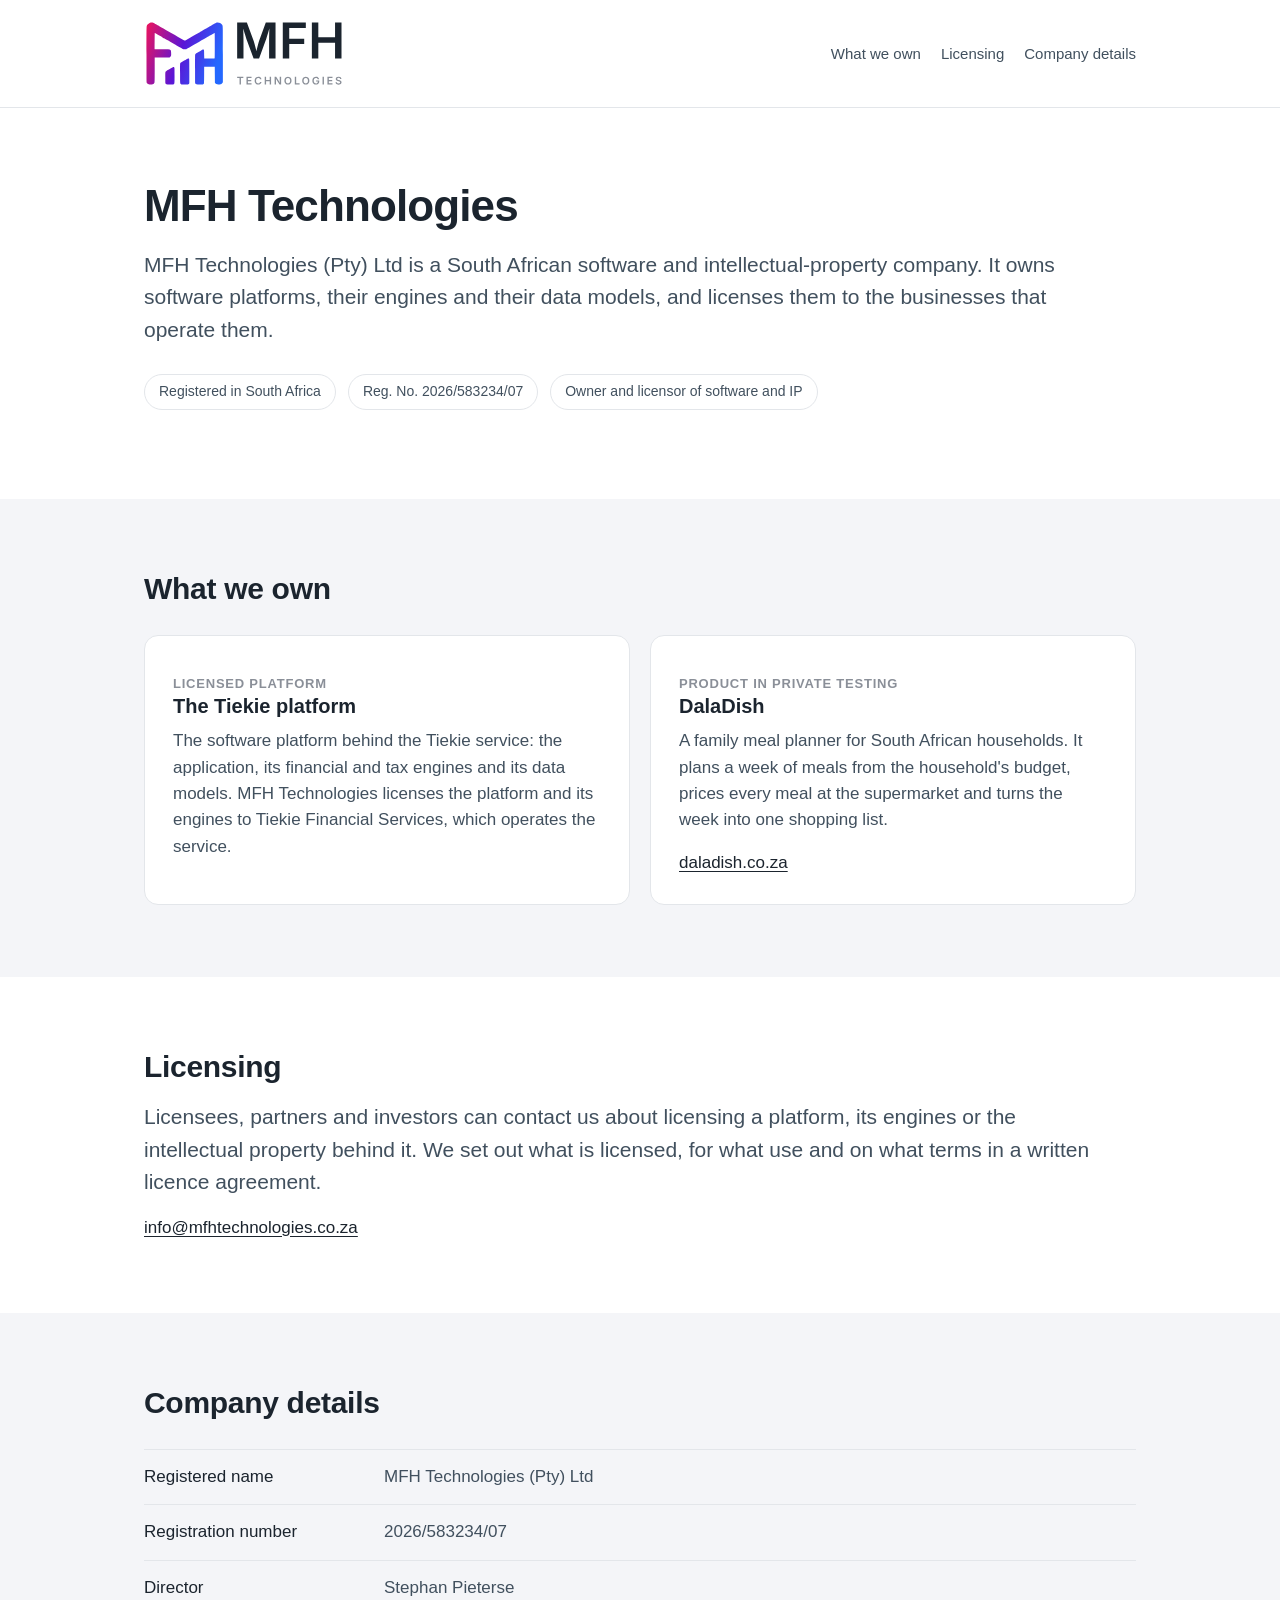
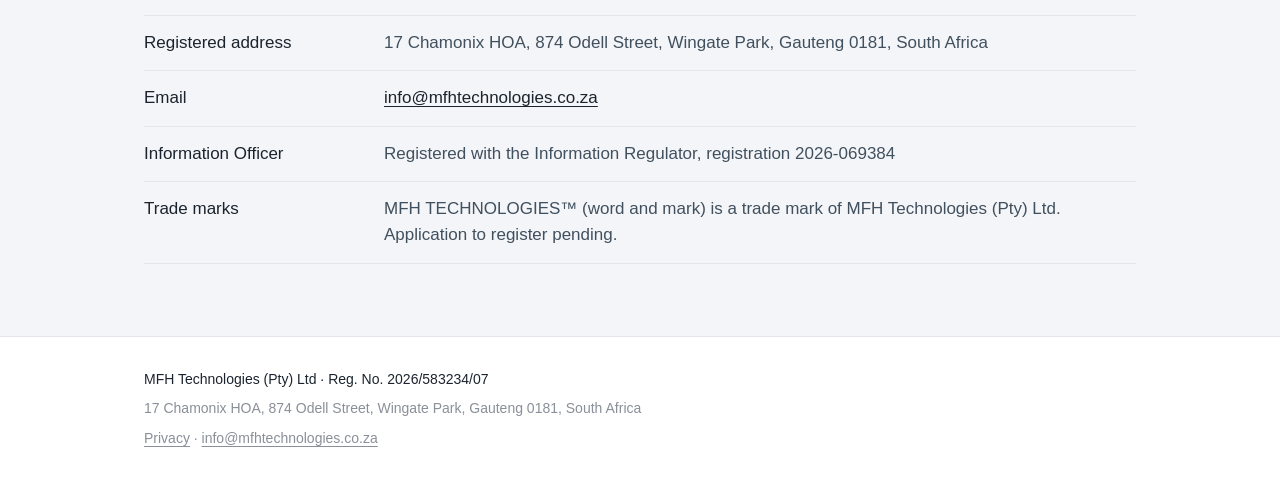
==== index.html @ 8a83f17e "MFH Technologies website, first version One page (the company, what it owns, licensing, company deta" ====
<!doctype html>
<html lang="en-ZA">
<head>
<meta charset="utf-8">
<meta name="viewport" content="width=device-width, initial-scale=1">
<title>MFH Technologies</title>
<meta name="description" content="MFH Technologies (Pty) Ltd is a South African software and intellectual-property company. It owns software platforms and their engines, and licenses them.">
<link rel="icon" href="assets/favicon-32.png" sizes="32x32" type="image/png">
<link rel="icon" href="assets/favicon-48.png" sizes="48x48" type="image/png">
<link rel="apple-touch-icon" href="assets/icon-192.png">
<link rel="stylesheet" href="assets/site.css">
</head>
<body>
<a class="skip" href="#main">Skip to the content</a>
<header class="site">
  <div class="wrap">
    <a href="index.html" aria-label="MFH Technologies, home">
      <img class="lockup lockup-light" src="assets/mfh-lockup-colour.svg" alt="MFH Technologies" width="200" height="67">
      <img class="lockup lockup-dark" src="assets/mfh-lockup-white.svg" alt="MFH Technologies" width="200" height="67">
    </a>
    <nav class="main" aria-label="Main">
      <a href="#own">What we own</a>
      <a href="#licensing">Licensing</a>
      <a href="#company">Company details</a>
    </nav>
  </div>
</header>

<main id="main">
  <section>
    <div class="wrap stack">
      <h1>MFH Technologies</h1>
      <p class="lead">MFH Technologies (Pty) Ltd is a South African software and intellectual-property company. It owns software platforms, their engines and their data models, and licenses them to the businesses that operate them.</p>
      <ul class="facts" aria-label="At a glance">
        <li>Registered in South Africa</li>
        <li>Reg. No. 2026/583234/07</li>
        <li>Owner and licensor of software and IP</li>
      </ul>
    </div>
  </section>

  <section class="panel" id="own" aria-labelledby="own-h">
    <div class="wrap stack-lg">
      <h2 id="own-h">What we own</h2>
      <div class="cards">
        <article class="card">
          <p class="kicker">Licensed platform</p>
          <h3>The Tiekie platform</h3>
          <p>The software platform behind the Tiekie service: the application, its financial and tax engines and its data models. MFH Technologies licenses the platform and its engines to Tiekie Financial Services, which operates the service.</p>
        </article>
        <article class="card">
          <p class="kicker">Product in private testing</p>
          <h3>DalaDish</h3>
          <p>A family meal planner for South African households. It plans a week of meals from the household's budget, prices every meal at the supermarket and turns the week into one shopping list.</p>
          <p class="more"><a href="https://daladish.co.za">daladish.co.za</a></p>
        </article>
      </div>
    </div>
  </section>

  <section id="licensing" aria-labelledby="lic-h">
    <div class="wrap stack">
      <h2 id="lic-h">Licensing</h2>
      <p class="lead">Licensees, partners and investors can contact us about licensing a platform, its engines or the intellectual property behind it. We set out what is licensed, for what use and on what terms in a written licence agreement.</p>
      <p><a href="mailto:info@mfhtechnologies.co.za">info@mfhtechnologies.co.za</a></p>
    </div>
  </section>

  <section class="panel" id="company" aria-labelledby="co-h">
    <div class="wrap stack-lg">
      <h2 id="co-h">Company details</h2>
      <dl class="details">
        <dt>Registered name</dt><dd>MFH Technologies (Pty) Ltd</dd>
        <dt>Registration number</dt><dd>2026/583234/07</dd>
        <dt>Director</dt><dd>Stephan Pieterse</dd>
        <dt>Registered address</dt><dd>17 Chamonix HOA, 874 Odell Street, Wingate Park, Gauteng 0181, South Africa</dd>
        <dt>Email</dt><dd><a href="mailto:info@mfhtechnologies.co.za">info@mfhtechnologies.co.za</a></dd>
        <dt>Information Officer</dt><dd>Registered with the Information Regulator, registration 2026-069384</dd>
        <dt>Trade marks</dt><dd>MFH TECHNOLOGIES&trade; (word and mark) is a trade mark of MFH Technologies (Pty) Ltd. Application to register pending.</dd>
      </dl>
    </div>
  </section>
</main>

<footer class="site">
  <div class="wrap">
    <p class="name">MFH Technologies (Pty) Ltd &middot; Reg. No. 2026/583234/07</p>
    <p>17 Chamonix HOA, 874 Odell Street, Wingate Park, Gauteng 0181, South Africa</p>
    <p><a href="privacy.html">Privacy</a> &middot; <a href="mailto:info@mfhtechnologies.co.za">info@mfhtechnologies.co.za</a></p>
  </div>
</footer>
</body>
</html>
---- assets/site.css ----
/* MFH Technologies website. Colours and type from the MFH Technologies CI v2.0: a charcoal-led palette, Inter
   (with the CI's Arial and Helvetica fallback, so the site loads no outside fonts), and the gradient in the mark only. */
:root {
  --mfh-charcoal: #1B242E;
  --mfh-slate: #41505E;
  --mfh-grey: #8A8F98;
  --mfh-line: #E3E6EA;
  --mfh-surface: #F4F5F8;
  --mfh-white: #FFFFFF;
  --bg: var(--mfh-white);
  --panel: var(--mfh-surface);
  --ink: var(--mfh-charcoal);
  --body: var(--mfh-slate);
  --muted: var(--mfh-grey);
  --line: var(--mfh-line);
}
@media (prefers-color-scheme: dark) {
  :root {
    --bg: var(--mfh-charcoal);
    --panel: #232D38;
    --ink: #FFFFFF;
    --body: #D5DAE0;
    --muted: #A9AFB8;
    --line: #36424E;
  }
}
* { box-sizing: border-box; }
html { -webkit-text-size-adjust: 100%; }
body {
  margin: 0;
  background: var(--bg);
  color: var(--body);
  font-family: Inter, "Helvetica Neue", Helvetica, Arial, sans-serif;
  font-size: 17px;
  line-height: 1.55;
}
a { color: var(--ink); text-underline-offset: 3px; }
a:focus-visible { outline: 3px solid var(--ink); outline-offset: 3px; border-radius: 4px; }
.wrap { max-width: 1040px; margin: 0 auto; padding: 0 24px; }
.skip { position: absolute; left: -9999px; }
.skip:focus { left: 16px; top: 16px; background: var(--bg); padding: 8px 12px; z-index: 10; }

header.site { border-bottom: 1px solid var(--line); }
header.site .wrap { display: flex; align-items: center; justify-content: space-between; gap: 16px; padding-top: 20px; padding-bottom: 20px; }
.lockup { display: block; width: 200px; height: auto; }
.lockup-dark { display: none; }
@media (prefers-color-scheme: dark) { .lockup-light { display: none; } .lockup-dark { display: block; } }
nav.main { display: flex; flex-wrap: wrap; gap: 4px 20px; font-size: 15px; font-weight: 500; }
nav.main a { text-decoration: none; color: var(--body); }
nav.main a:hover { color: var(--ink); text-decoration: underline; }

h1, h2, h3 { color: var(--ink); font-weight: 600; line-height: 1.2; margin: 0; }
h1 { font-size: clamp(32px, 5vw, 44px); letter-spacing: -0.02em; }
h2 { font-size: clamp(24px, 3.2vw, 30px); letter-spacing: -0.01em; }
h3 { font-size: 20px; }
p { margin: 0; }
.lead { font-size: clamp(18px, 2.2vw, 21px); color: var(--body); max-width: 46em; }

section { padding: 72px 0; }
section.panel { background: var(--panel); }
.stack > * + * { margin-top: 16px; }
.stack-lg > * + * { margin-top: 28px; }

.facts { display: flex; flex-wrap: wrap; gap: 12px; margin-top: 28px; padding: 0; list-style: none; }
.facts li { border: 1px solid var(--line); border-radius: 999px; padding: 6px 14px; font-size: 14px; font-weight: 500; color: var(--body); background: var(--bg); }

.cards { display: grid; grid-template-columns: repeat(auto-fit, minmax(280px, 1fr)); gap: 20px; }
.card { background: var(--bg); border: 1px solid var(--line); border-radius: 14px; padding: 28px; }
.card .kicker { font-size: 13px; font-weight: 600; letter-spacing: 0.06em; text-transform: uppercase; color: var(--muted); }
.card p { margin-top: 10px; }
.card .more { margin-top: 16px; font-weight: 500; }

dl.details { display: grid; grid-template-columns: minmax(160px, 240px) 1fr; gap: 0; margin-bottom: 0; border-top: 1px solid var(--line); }
dl.details dt, dl.details dd { margin: 0; padding: 14px 0; border-bottom: 1px solid var(--line); }
dl.details dt { font-weight: 500; color: var(--ink); padding-right: 16px; }
@media (max-width: 560px) {
  dl.details { grid-template-columns: 1fr; }
  dl.details dt { border-bottom: 0; padding-bottom: 0; }
  dl.details dd { padding-top: 4px; }
}

.prose { max-width: 46em; }
.prose h2 { margin-top: 40px; font-size: 22px; }
.prose p, .prose ul { margin-top: 12px; }
.prose ul { padding-left: 22px; }

footer.site { border-top: 1px solid var(--line); padding: 32px 0 48px; font-size: 14px; color: var(--muted); }
footer.site .wrap > * + * { margin-top: 8px; }
footer.site a { color: var(--muted); }
footer.site .name { color: var(--ink); font-weight: 500; }

@media (max-width: 640px) {
  header.site .wrap { flex-direction: column; align-items: flex-start; }
  section { padding: 52px 0; }
  .wrap { padding: 0 16px; }
  .lockup { width: 170px; }
}
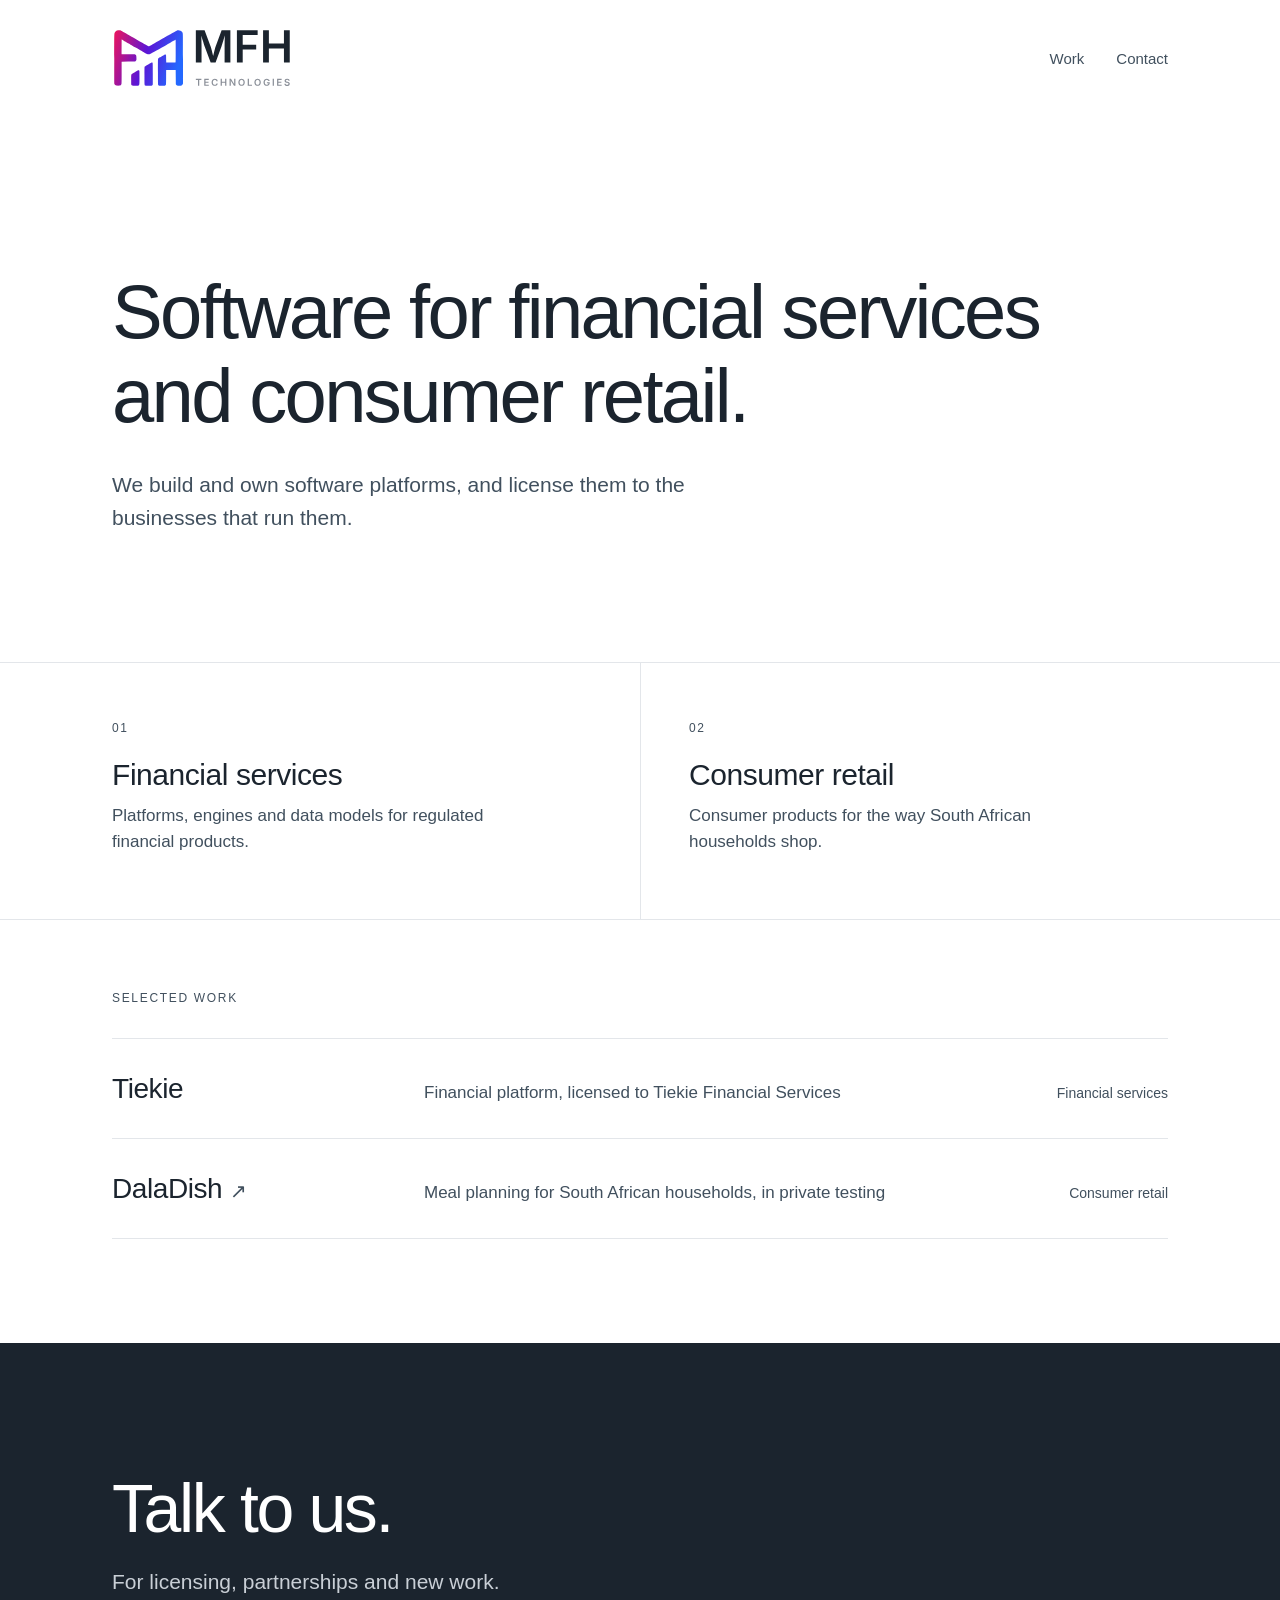
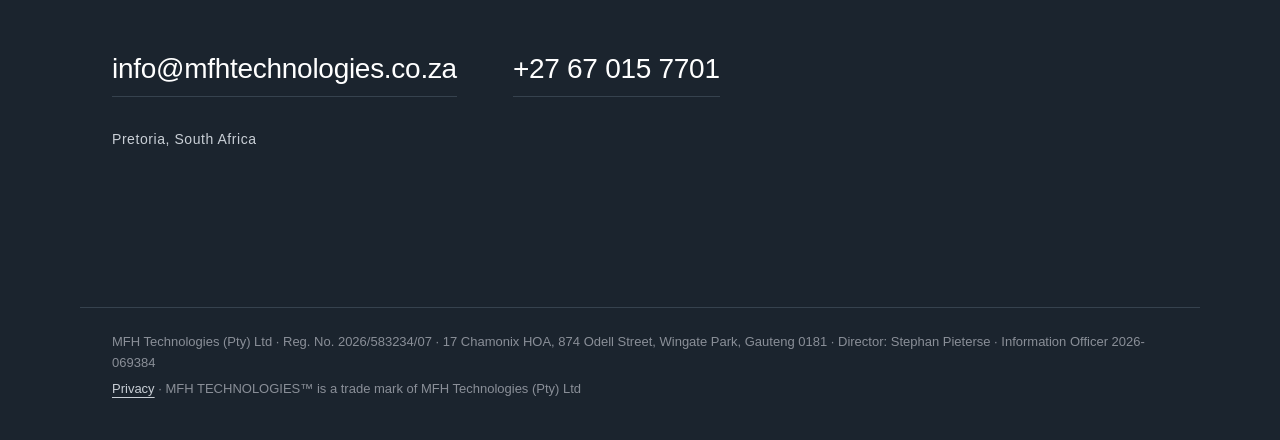
==== commit 4f3c60d7: "A shorter site: one line, two sectors, selected work and contact; GitHub Pages hosting Co-Authored-B" ====
--- a/index.html
+++ b/index.html
@@ -4,7 +4,7 @@
 <meta charset="utf-8">
 <meta name="viewport" content="width=device-width, initial-scale=1">
 <title>MFH Technologies</title>
-<meta name="description" content="MFH Technologies (Pty) Ltd is a South African software and intellectual-property company. It owns software platforms and their engines, and licenses them.">
+<meta name="description" content="MFH Technologies builds and owns software for financial services and consumer retail. Pretoria, South Africa.">
 <link rel="icon" href="assets/favicon-32.png" sizes="32x32" type="image/png">
 <link rel="icon" href="assets/favicon-48.png" sizes="48x48" type="image/png">
 <link rel="apple-touch-icon" href="assets/icon-192.png">
@@ -15,78 +15,74 @@
 <header class="site">
   <div class="wrap">
     <a href="index.html" aria-label="MFH Technologies, home">
-      <img class="lockup lockup-light" src="assets/mfh-lockup-colour.svg" alt="MFH Technologies" width="200" height="67">
-      <img class="lockup lockup-dark" src="assets/mfh-lockup-white.svg" alt="MFH Technologies" width="200" height="67">
+      <img class="lockup lockup-light" src="assets/mfh-lockup-colour.svg" alt="MFH Technologies" width="180" height="60">
+      <img class="lockup lockup-dark" src="assets/mfh-lockup-white.svg" alt="MFH Technologies" width="180" height="60">
     </a>
     <nav class="main" aria-label="Main">
-      <a href="#own">What we own</a>
-      <a href="#licensing">Licensing</a>
-      <a href="#company">Company details</a>
+      <a href="#work">Work</a>
+      <a href="#contact">Contact</a>
     </nav>
   </div>
 </header>
 
 <main id="main">
-  <section>
-    <div class="wrap stack">
-      <h1>MFH Technologies</h1>
-      <p class="lead">MFH Technologies (Pty) Ltd is a South African software and intellectual-property company. It owns software platforms, their engines and their data models, and licenses them to the businesses that operate them.</p>
-      <ul class="facts" aria-label="At a glance">
-        <li>Registered in South Africa</li>
-        <li>Reg. No. 2026/583234/07</li>
-        <li>Owner and licensor of software and IP</li>
+  <section class="hero">
+    <div class="wrap">
+      <h1>Software for financial services and consumer retail.</h1>
+      <p class="lead">We build and own software platforms, and license them to the businesses that run them.</p>
+    </div>
+  </section>
+
+  <section class="sectors" aria-label="What we do">
+    <div class="wrap grid-2">
+      <div>
+        <p class="label">01</p>
+        <h2>Financial services</h2>
+        <p>Platforms, engines and data models for regulated financial products.</p>
+      </div>
+      <div>
+        <p class="label">02</p>
+        <h2>Consumer retail</h2>
+        <p>Consumer products for the way South African households shop.</p>
+      </div>
+    </div>
+  </section>
+
+  <section id="work" aria-labelledby="work-h">
+    <div class="wrap">
+      <h2 class="label" id="work-h">Selected work</h2>
+      <ul class="work">
+        <li>
+          <span class="name">Tiekie</span>
+          <span class="what">Financial platform, licensed to Tiekie Financial Services</span>
+          <span class="tag">Financial services</span>
+        </li>
+        <li>
+          <a class="name" href="https://daladish.co.za">DalaDish <span aria-hidden="true">&#8599;</span></a>
+          <span class="what">Meal planning for South African households, in private testing</span>
+          <span class="tag">Consumer retail</span>
+        </li>
       </ul>
     </div>
   </section>
 
-  <section class="panel" id="own" aria-labelledby="own-h">
-    <div class="wrap stack-lg">
-      <h2 id="own-h">What we own</h2>
-      <div class="cards">
-        <article class="card">
-          <p class="kicker">Licensed platform</p>
-          <h3>The Tiekie platform</h3>
-          <p>The software platform behind the Tiekie service: the application, its financial and tax engines and its data models. MFH Technologies licenses the platform and its engines to Tiekie Financial Services, which operates the service.</p>
-        </article>
-        <article class="card">
-          <p class="kicker">Product in private testing</p>
-          <h3>DalaDish</h3>
-          <p>A family meal planner for South African households. It plans a week of meals from the household's budget, prices every meal at the supermarket and turns the week into one shopping list.</p>
-          <p class="more"><a href="https://daladish.co.za">daladish.co.za</a></p>
-        </article>
-      </div>
-    </div>
-  </section>
-
-  <section id="licensing" aria-labelledby="lic-h">
-    <div class="wrap stack">
-      <h2 id="lic-h">Licensing</h2>
-      <p class="lead">Licensees, partners and investors can contact us about licensing a platform, its engines or the intellectual property behind it. We set out what is licensed, for what use and on what terms in a written licence agreement.</p>
-      <p><a href="mailto:info@mfhtechnologies.co.za">info@mfhtechnologies.co.za</a></p>
-    </div>
-  </section>
-
-  <section class="panel" id="company" aria-labelledby="co-h">
-    <div class="wrap stack-lg">
-      <h2 id="co-h">Company details</h2>
-      <dl class="details">
-        <dt>Registered name</dt><dd>MFH Technologies (Pty) Ltd</dd>
-        <dt>Registration number</dt><dd>2026/583234/07</dd>
-        <dt>Director</dt><dd>Stephan Pieterse</dd>
-        <dt>Registered address</dt><dd>17 Chamonix HOA, 874 Odell Street, Wingate Park, Gauteng 0181, South Africa</dd>
-        <dt>Email</dt><dd><a href="mailto:info@mfhtechnologies.co.za">info@mfhtechnologies.co.za</a></dd>
-        <dt>Information Officer</dt><dd>Registered with the Information Regulator, registration 2026-069384</dd>
-        <dt>Trade marks</dt><dd>MFH TECHNOLOGIES&trade; (word and mark) is a trade mark of MFH Technologies (Pty) Ltd. Application to register pending.</dd>
-      </dl>
+  <section class="contact" id="contact" aria-labelledby="contact-h">
+    <div class="wrap">
+      <h2 id="contact-h">Talk to us.</h2>
+      <p class="sub">For licensing, partnerships and new work.</p>
+      <p class="lines">
+        <a href="mailto:info@mfhtechnologies.co.za">info@mfhtechnologies.co.za</a>
+        <a href="tel:+27670157701">+27 67 015 7701</a>
+      </p>
+      <p class="where">Pretoria, South Africa</p>
     </div>
   </section>
 </main>
 
 <footer class="site">
   <div class="wrap">
-    <p class="name">MFH Technologies (Pty) Ltd &middot; Reg. No. 2026/583234/07</p>
-    <p>17 Chamonix HOA, 874 Odell Street, Wingate Park, Gauteng 0181, South Africa</p>
-    <p><a href="privacy.html">Privacy</a> &middot; <a href="mailto:info@mfhtechnologies.co.za">info@mfhtechnologies.co.za</a></p>
+    <p>MFH Technologies (Pty) Ltd &middot; Reg. No. 2026/583234/07 &middot; 17 Chamonix HOA, 874 Odell Street, Wingate Park, Gauteng 0181 &middot; Director: Stephan Pieterse &middot; Information Officer 2026-069384</p>
+    <p><a href="privacy.html">Privacy</a> &middot; MFH TECHNOLOGIES&trade; is a trade mark of MFH Technologies (Pty) Ltd</p>
   </div>
 </footer>
 </body>
--- a/assets/site.css
+++ b/assets/site.css
@@ -1,5 +1,6 @@
 /* MFH Technologies website. Colours and type from the MFH Technologies CI v2.0: a charcoal-led palette, Inter
-   (with the CI's Arial and Helvetica fallback, so the site loads no outside fonts), and the gradient in the mark only. */
+   (with the CI's Arial and Helvetica fallback, so the site loads no outside fonts), and the gradient in the mark only.
+   The page is quiet on purpose: large type, hairlines and white space; the contact band and footer sit on charcoal. */
 :root {
   --mfh-charcoal: #1B242E;
   --mfh-slate: #41505E;
@@ -8,24 +9,30 @@
   --mfh-surface: #F4F5F8;
   --mfh-white: #FFFFFF;
   --bg: var(--mfh-white);
-  --panel: var(--mfh-surface);
   --ink: var(--mfh-charcoal);
   --body: var(--mfh-slate);
-  --muted: var(--mfh-grey);
+  --label: var(--mfh-slate);
   --line: var(--mfh-line);
+  /* The charcoal band (contact and footer) in both modes */
+  --band: var(--mfh-charcoal);
+  --band-ink: #FFFFFF;
+  --band-body: #C9CFD6;
+  --band-line: #36424E;
 }
 @media (prefers-color-scheme: dark) {
   :root {
     --bg: var(--mfh-charcoal);
-    --panel: #232D38;
     --ink: #FFFFFF;
-    --body: #D5DAE0;
-    --muted: #A9AFB8;
+    --body: #C9CFD6;
+    --label: #A9AFB8;
     --line: #36424E;
+    --band: #151C24;
+    --band-line: #2C3640;
   }
 }
 * { box-sizing: border-box; }
-html { -webkit-text-size-adjust: 100%; }
+html { -webkit-text-size-adjust: 100%; scroll-behavior: smooth; }
+@media (prefers-reduced-motion: reduce) { html { scroll-behavior: auto; } }
 body {
   margin: 0;
   background: var(--bg);
@@ -33,65 +40,75 @@
   font-family: Inter, "Helvetica Neue", Helvetica, Arial, sans-serif;
   font-size: 17px;
   line-height: 1.55;
+  -webkit-font-smoothing: antialiased;
 }
-a { color: var(--ink); text-underline-offset: 3px; }
-a:focus-visible { outline: 3px solid var(--ink); outline-offset: 3px; border-radius: 4px; }
-.wrap { max-width: 1040px; margin: 0 auto; padding: 0 24px; }
+a { color: var(--ink); text-underline-offset: 4px; text-decoration-thickness: 1px; }
+a:focus-visible { outline: 2px solid currentColor; outline-offset: 4px; border-radius: 2px; }
+.wrap { max-width: 1120px; margin: 0 auto; padding: 0 32px; }
 .skip { position: absolute; left: -9999px; }
 .skip:focus { left: 16px; top: 16px; background: var(--bg); padding: 8px 12px; z-index: 10; }
+h1, h2, h3 { color: var(--ink); font-weight: 500; line-height: 1.1; margin: 0; }
+p { margin: 0; }
 
-header.site { border-bottom: 1px solid var(--line); }
-header.site .wrap { display: flex; align-items: center; justify-content: space-between; gap: 16px; padding-top: 20px; padding-bottom: 20px; }
-.lockup { display: block; width: 200px; height: auto; }
+/* Header: the colour lock-up on white, the white lock-up in dark mode (CI: white lock-up on charcoal only) */
+header.site .wrap { display: flex; align-items: center; justify-content: space-between; gap: 24px; padding-top: 28px; padding-bottom: 28px; }
+.lockup { display: block; width: 180px; height: auto; }
 .lockup-dark { display: none; }
 @media (prefers-color-scheme: dark) { .lockup-light { display: none; } .lockup-dark { display: block; } }
-nav.main { display: flex; flex-wrap: wrap; gap: 4px 20px; font-size: 15px; font-weight: 500; }
+nav.main { display: flex; gap: 32px; font-size: 15px; }
 nav.main a { text-decoration: none; color: var(--body); }
-nav.main a:hover { color: var(--ink); text-decoration: underline; }
+nav.main a:hover { color: var(--ink); }
 
-h1, h2, h3 { color: var(--ink); font-weight: 600; line-height: 1.2; margin: 0; }
-h1 { font-size: clamp(32px, 5vw, 44px); letter-spacing: -0.02em; }
-h2 { font-size: clamp(24px, 3.2vw, 30px); letter-spacing: -0.01em; }
-h3 { font-size: 20px; }
-p { margin: 0; }
-.lead { font-size: clamp(18px, 2.2vw, 21px); color: var(--body); max-width: 46em; }
+.label { font-size: 12px; font-weight: 500; letter-spacing: 0.14em; text-transform: uppercase; color: var(--label); }
 
-section { padding: 72px 0; }
-section.panel { background: var(--panel); }
-.stack > * + * { margin-top: 16px; }
-.stack-lg > * + * { margin-top: 28px; }
+.hero { padding: clamp(72px, 12vw, 160px) 0 clamp(64px, 10vw, 128px); }
+.hero h1 { font-size: clamp(38px, 6.4vw, 76px); letter-spacing: -0.035em; max-width: 13em; }
+.hero .lead { margin-top: 32px; font-size: clamp(18px, 2vw, 21px); max-width: 30em; }
 
-.facts { display: flex; flex-wrap: wrap; gap: 12px; margin-top: 28px; padding: 0; list-style: none; }
-.facts li { border: 1px solid var(--line); border-radius: 999px; padding: 6px 14px; font-size: 14px; font-weight: 500; color: var(--body); background: var(--bg); }
+.sectors { border-top: 1px solid var(--line); }
+.grid-2 { display: grid; grid-template-columns: 1fr 1fr; }
+.grid-2 > div { padding: 56px 48px 64px 0; }
+.grid-2 > div + div { padding-left: 48px; border-left: 1px solid var(--line); }
+.sectors h2 { margin-top: 20px; font-size: clamp(24px, 2.6vw, 30px); letter-spacing: -0.015em; }
+.sectors h2 + p { margin-top: 12px; max-width: 24em; }
 
-.cards { display: grid; grid-template-columns: repeat(auto-fit, minmax(280px, 1fr)); gap: 20px; }
-.card { background: var(--bg); border: 1px solid var(--line); border-radius: 14px; padding: 28px; }
-.card .kicker { font-size: 13px; font-weight: 600; letter-spacing: 0.06em; text-transform: uppercase; color: var(--muted); }
-.card p { margin-top: 10px; }
-.card .more { margin-top: 16px; font-weight: 500; }
+#work { border-top: 1px solid var(--line); padding: 72px 0 104px; }
+.work { list-style: none; margin: 32px 0 0; padding: 0; border-top: 1px solid var(--line); }
+.work li { display: grid; grid-template-columns: 4fr 7fr 3fr; gap: 24px; align-items: baseline; padding: 28px 0; border-bottom: 1px solid var(--line); }
+.work .name { font-size: clamp(22px, 2.4vw, 28px); font-weight: 500; letter-spacing: -0.015em; color: var(--ink); text-decoration: none; }
+.work a.name:hover { text-decoration: underline; }
+.work .name span { font-size: 0.7em; color: var(--label); }
+.work .tag { font-size: 14px; color: var(--label); text-align: right; }
 
-dl.details { display: grid; grid-template-columns: minmax(160px, 240px) 1fr; gap: 0; margin-bottom: 0; border-top: 1px solid var(--line); }
-dl.details dt, dl.details dd { margin: 0; padding: 14px 0; border-bottom: 1px solid var(--line); }
-dl.details dt { font-weight: 500; color: var(--ink); padding-right: 16px; }
-@media (max-width: 560px) {
-  dl.details { grid-template-columns: 1fr; }
-  dl.details dt { border-bottom: 0; padding-bottom: 0; }
-  dl.details dd { padding-top: 4px; }
+.contact { background: var(--band); color: var(--band-body); padding: clamp(72px, 10vw, 128px) 0; }
+.contact h2 { color: var(--band-ink); font-size: clamp(38px, 6vw, 68px); letter-spacing: -0.035em; }
+.contact .sub { margin-top: 20px; font-size: clamp(18px, 2vw, 21px); }
+.contact .lines { margin-top: 48px; display: flex; flex-wrap: wrap; gap: 12px 56px; }
+.contact .lines a { color: var(--band-ink); font-size: clamp(20px, 2.6vw, 28px); letter-spacing: -0.01em; text-decoration: none; border-bottom: 1px solid var(--band-line); padding-bottom: 6px; }
+.contact .lines a:hover { border-bottom-color: var(--band-ink); }
+.contact .where { margin-top: 32px; font-size: 14px; letter-spacing: 0.04em; }
+
+footer.site { background: var(--band); color: var(--mfh-grey); font-size: 13px; line-height: 1.6; padding: 28px 0 40px; }
+footer.site .wrap { border-top: 1px solid var(--band-line); padding-top: 24px; }
+footer.site p + p { margin-top: 6px; }
+footer.site a { color: var(--band-body); }
+
+/* The privacy page */
+.prose { max-width: 44em; padding: clamp(48px, 8vw, 96px) 0 96px; }
+.prose h1 { font-size: clamp(34px, 5vw, 52px); letter-spacing: -0.03em; }
+.prose .lead { margin-top: 20px; font-size: 19px; }
+.prose h2 { margin-top: 44px; font-size: 21px; letter-spacing: -0.01em; }
+.prose p { margin-top: 12px; }
+
+@media (max-width: 760px) {
+  .wrap { padding: 0 20px; }
+  .lockup { width: 150px; }
+  nav.main { gap: 20px; }
+  .grid-2 { grid-template-columns: 1fr; }
+  .grid-2 > div { padding: 44px 0 48px; }
+  .grid-2 > div + div { padding-left: 0; border-left: 0; border-top: 1px solid var(--line); }
+  .work li { grid-template-columns: 1fr; gap: 6px; padding: 24px 0; }
+  .work .tag { text-align: left; }
+  #work { padding: 56px 0 72px; }
 }
-
-.prose { max-width: 46em; }
-.prose h2 { margin-top: 40px; font-size: 22px; }
-.prose p, .prose ul { margin-top: 12px; }
-.prose ul { padding-left: 22px; }
-
-footer.site { border-top: 1px solid var(--line); padding: 32px 0 48px; font-size: 14px; color: var(--muted); }
-footer.site .wrap > * + * { margin-top: 8px; }
-footer.site a { color: var(--muted); }
-footer.site .name { color: var(--ink); font-weight: 500; }
-
-@media (max-width: 640px) {
-  header.site .wrap { flex-direction: column; align-items: flex-start; }
-  section { padding: 52px 0; }
-  .wrap { padding: 0 16px; }
-  .lockup { width: 170px; }
-}
+@media (max-width: 400px) { .wrap { padding: 0 16px; } }
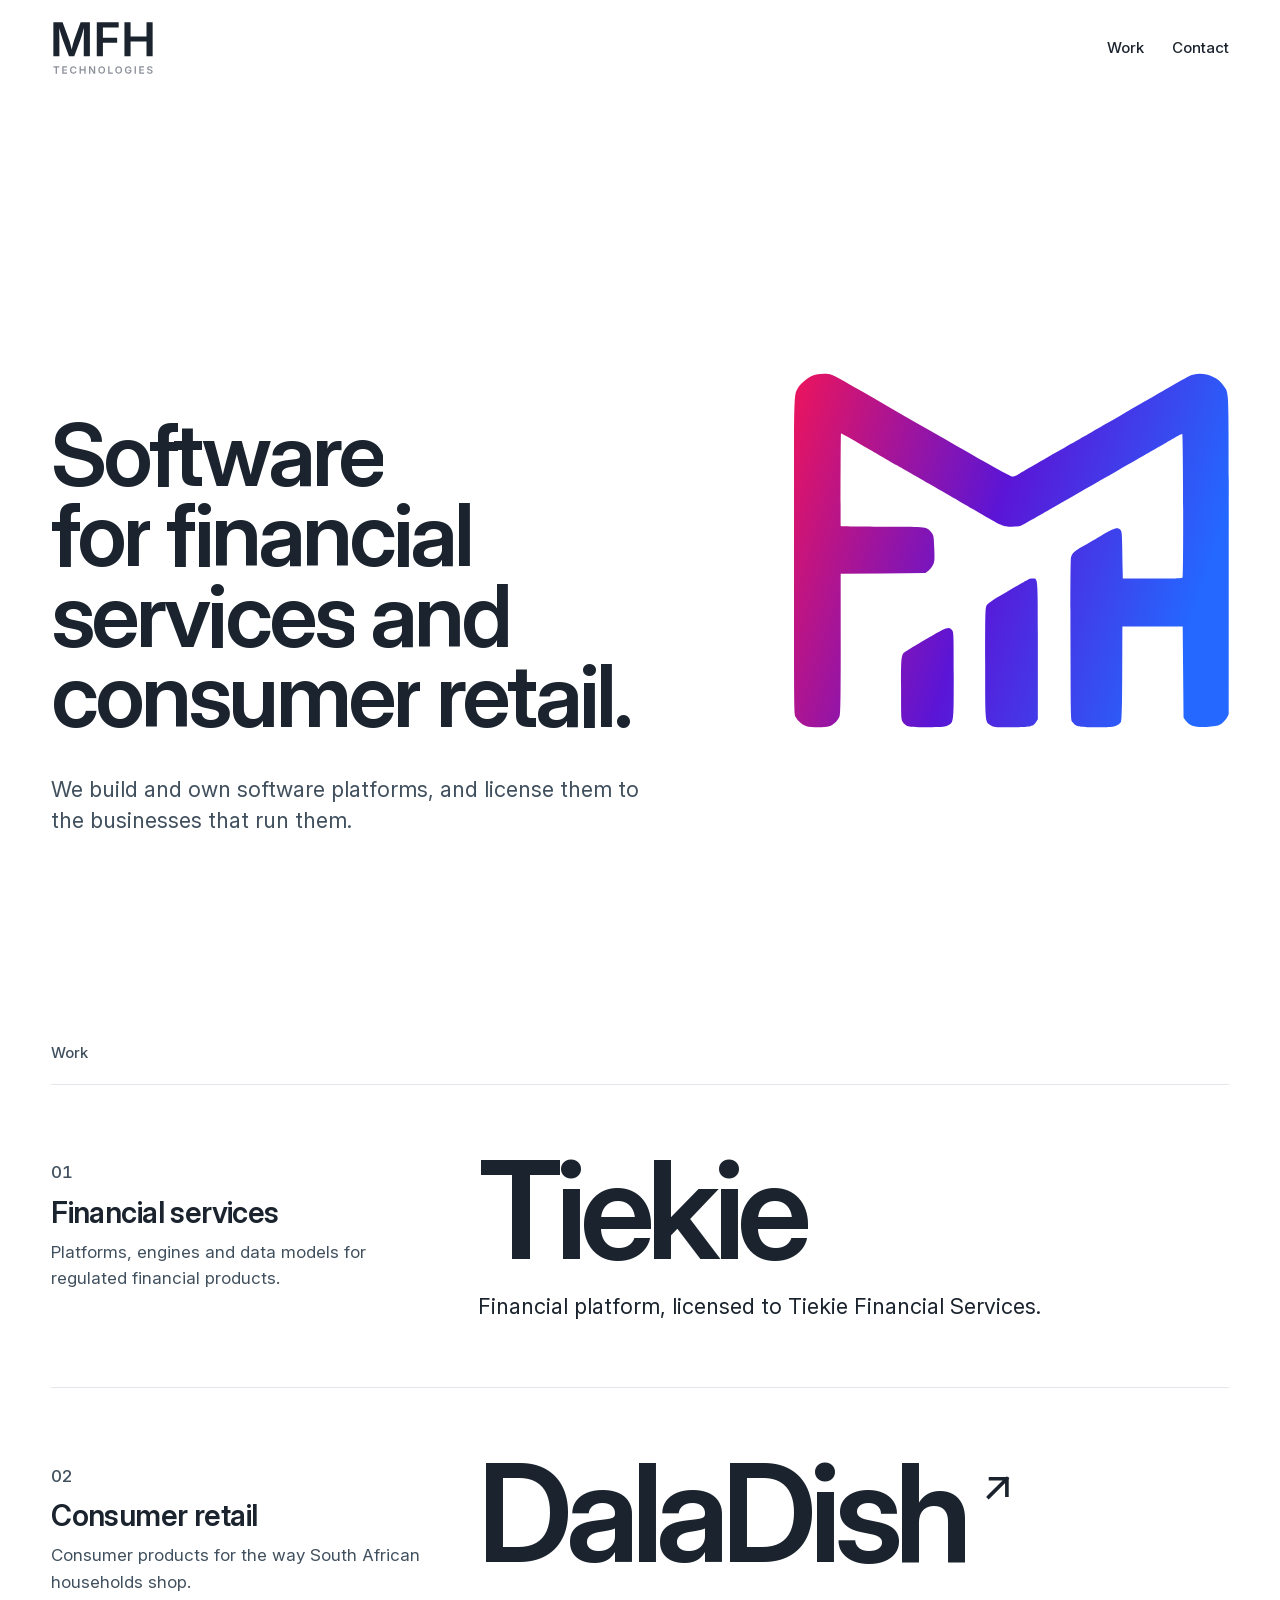
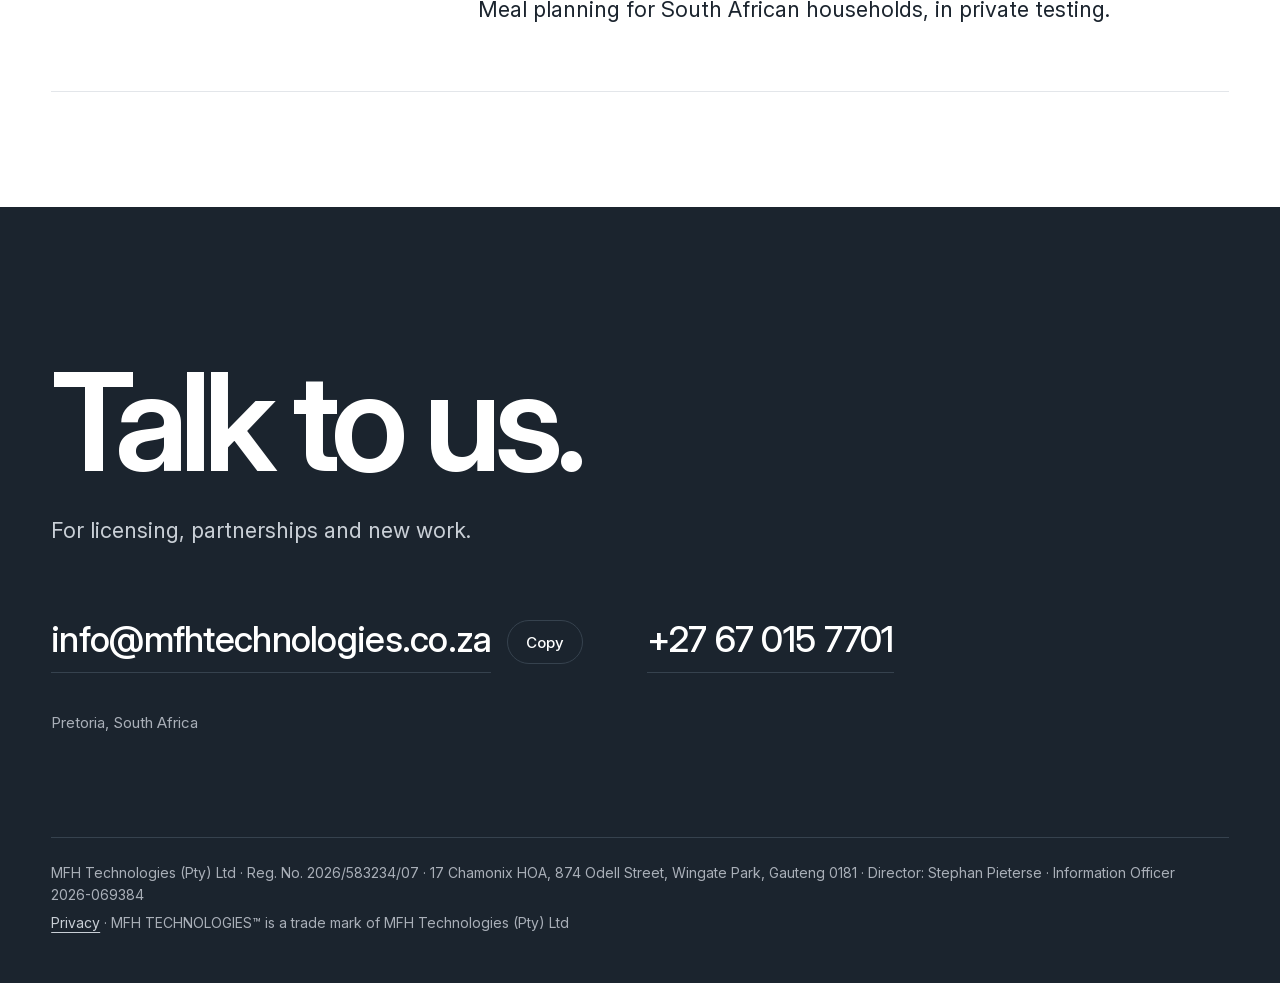
==== commit 84700404: "Website: the poster treatment, in the MFH CI The statement is set very large in Inter SemiBold besid" ====
--- a/index.html
+++ b/index.html
@@ -2,21 +2,31 @@
 <html lang="en-ZA">
 <head>
 <meta charset="utf-8">
-<meta name="viewport" content="width=device-width, initial-scale=1">
+<meta name="viewport" content="width=device-width, initial-scale=1, viewport-fit=cover">
 <title>MFH Technologies</title>
 <meta name="description" content="MFH Technologies builds and owns software for financial services and consumer retail. Pretoria, South Africa.">
+<meta name="theme-color" content="#FFFFFF" media="(prefers-color-scheme: light)">
+<meta name="theme-color" content="#1B242E" media="(prefers-color-scheme: dark)">
+<meta property="og:title" content="MFH Technologies">
+<meta property="og:description" content="Software for financial services and consumer retail. Pretoria, South Africa.">
+<meta property="og:url" content="https://mfhtechnologies.co.za/">
+<meta property="og:image" content="https://mfhtechnologies.co.za/assets/icon-512.png">
 <link rel="icon" href="assets/favicon-32.png" sizes="32x32" type="image/png">
 <link rel="icon" href="assets/favicon-48.png" sizes="48x48" type="image/png">
 <link rel="apple-touch-icon" href="assets/icon-192.png">
+<link rel="preload" href="assets/fonts/inter-latin.woff2" as="font" type="font/woff2" crossorigin>
 <link rel="stylesheet" href="assets/site.css">
+<script>document.documentElement.classList.add('js');</script>
 </head>
-<body>
+<body class="page-home">
 <a class="skip" href="#main">Skip to the content</a>
 <header class="site">
   <div class="wrap">
-    <a href="index.html" aria-label="MFH Technologies, home">
-      <img class="lockup lockup-light" src="assets/mfh-lockup-colour.svg" alt="MFH Technologies" width="180" height="60">
-      <img class="lockup lockup-dark" src="assets/mfh-lockup-white.svg" alt="MFH Technologies" width="180" height="60">
+    <a class="home" href="index.html" aria-label="MFH Technologies, home">
+      <picture>
+        <source srcset="assets/mfh-wordmark-white.svg" media="(prefers-color-scheme: dark)">
+        <img class="wordmark" src="assets/mfh-wordmark-colour.svg" alt="MFH Technologies" width="104" height="56">
+      </picture>
     </a>
     <nav class="main" aria-label="Main">
       <a href="#work">Work</a>
@@ -26,54 +36,64 @@
 </header>
 
 <main id="main">
-  <section class="hero">
+  <section class="hero" aria-labelledby="hero-h">
     <div class="wrap">
-      <h1>Software for financial services and consumer retail.</h1>
-      <p class="lead">We build and own software platforms, and license them to the businesses that run them.</p>
-    </div>
-  </section>
-
-  <section class="sectors" aria-label="What we do">
-    <div class="wrap grid-2">
-      <div>
-        <p class="label">01</p>
-        <h2>Financial services</h2>
-        <p>Platforms, engines and data models for regulated financial products.</p>
+      <div class="hero-copy">
+        <h1 id="hero-h"><span class="w"><span style="--i:0">Software</span></span> <span class="w"><span style="--i:1">for</span></span> <span class="w"><span style="--i:2">financial</span></span> <span class="w"><span style="--i:3">services</span></span> <span class="w"><span style="--i:4">and</span></span> <span class="w"><span style="--i:5">consumer</span></span> <span class="w"><span style="--i:6">retail.</span></span></h1>
+        <p class="lead">We build and own software platforms, and license them to the businesses that run them.</p>
       </div>
-      <div>
-        <p class="label">02</p>
-        <h2>Consumer retail</h2>
-        <p>Consumer products for the way South African households shop.</p>
+      <div class="hero-mark" aria-hidden="true">
+        <picture>
+          <source srcset="assets/mfh-mark-white.svg" media="(prefers-color-scheme: dark)">
+          <img src="assets/mfh-mark.svg" alt="" width="512" height="460">
+        </picture>
       </div>
     </div>
   </section>
 
-  <section id="work" aria-labelledby="work-h">
+  <section class="work" id="work" aria-labelledby="work-h">
     <div class="wrap">
-      <h2 class="label" id="work-h">Selected work</h2>
-      <ul class="work">
-        <li>
-          <span class="name">Tiekie</span>
-          <span class="what">Financial platform, licensed to Tiekie Financial Services</span>
-          <span class="tag">Financial services</span>
+      <h2 class="label" id="work-h">Work</h2>
+      <ol class="rows">
+        <li class="row">
+          <div class="sector">
+            <span class="n">01</span>
+            <h3>Financial services</h3>
+            <p>Platforms, engines and data models for regulated financial products.</p>
+          </div>
+          <div class="product">
+            <p class="name"><span>Tiekie</span></p>
+            <p class="what">Financial platform, licensed to Tiekie Financial Services.</p>
+          </div>
         </li>
-        <li>
-          <a class="name" href="https://daladish.co.za">DalaDish <span aria-hidden="true">&#8599;</span></a>
-          <span class="what">Meal planning for South African households, in private testing</span>
-          <span class="tag">Consumer retail</span>
+        <li class="row">
+          <div class="sector">
+            <span class="n">02</span>
+            <h3>Consumer retail</h3>
+            <p>Consumer products for the way South African households shop.</p>
+          </div>
+          <div class="product">
+            <p class="name"><span><a href="https://daladish.co.za"><span class="t">DalaDish</span><svg viewBox="0 0 24 24" aria-hidden="true"><path d="M7 17 17 7M8 7h9v9" fill="none" stroke="currentColor" stroke-width="2" stroke-linecap="square"/></svg></a></span></p>
+            <p class="what">Meal planning for South African households, in private testing.</p>
+          </div>
         </li>
-      </ul>
+      </ol>
     </div>
   </section>
 
   <section class="contact" id="contact" aria-labelledby="contact-h">
     <div class="wrap">
-      <h2 id="contact-h">Talk to us.</h2>
+      <h2 id="contact-h"><span>Talk to us.</span></h2>
       <p class="sub">For licensing, partnerships and new work.</p>
-      <p class="lines">
-        <a href="mailto:info@mfhtechnologies.co.za">info@mfhtechnologies.co.za</a>
-        <a href="tel:+27670157701">+27 67 015 7701</a>
-      </p>
+      <div class="lines">
+        <div class="item">
+          <a id="email" href="mailto:info@mfhtechnologies.co.za">info@mfhtechnologies.co.za</a>
+          <button class="copy" type="button" data-copy="info@mfhtechnologies.co.za" aria-controls="email">Copy</button>
+        </div>
+        <div class="item">
+          <a href="tel:+27670157701">+27 67 015 7701</a>
+        </div>
+      </div>
       <p class="where">Pretoria, South Africa</p>
     </div>
   </section>
@@ -81,9 +101,31 @@
 
 <footer class="site">
   <div class="wrap">
-    <p>MFH Technologies (Pty) Ltd &middot; Reg. No. 2026/583234/07 &middot; 17 Chamonix HOA, 874 Odell Street, Wingate Park, Gauteng 0181 &middot; Director: Stephan Pieterse &middot; Information Officer 2026-069384</p>
-    <p><a href="privacy.html">Privacy</a> &middot; MFH TECHNOLOGIES&trade; is a trade mark of MFH Technologies (Pty) Ltd</p>
+    <div>
+      <p>MFH Technologies (Pty) Ltd &middot; Reg. No. 2026/583234/07 &middot; 17 Chamonix HOA, 874 Odell Street, Wingate Park, Gauteng 0181 &middot; Director: Stephan Pieterse &middot; Information Officer 2026-069384</p>
+      <p><a href="privacy.html">Privacy</a> &middot; MFH TECHNOLOGIES&trade; is a trade mark of MFH Technologies (Pty) Ltd</p>
+    </div>
   </div>
 </footer>
+<script>
+(function () {
+  var main = document.getElementById('main');
+  void main.offsetWidth; main.classList.add('in');
+  // Each product name and the contact line rise once, when they come into view.
+  var els = [].slice.call(document.querySelectorAll('.row, .contact'));
+  if (!('IntersectionObserver' in window)) { els.forEach(function (el) { el.classList.add('seen'); }); return; }
+  var io = new IntersectionObserver(function (es) {
+    es.forEach(function (e) { if (e.isIntersecting) { e.target.classList.add('seen'); io.unobserve(e.target); } });
+  }, { rootMargin: '0px 0px -10% 0px' });
+  els.forEach(function (el) { io.observe(el); });
+})();
+document.addEventListener('click', function (e) {
+  var b = e.target.closest('[data-copy]');
+  if (!b) return;
+  var done = function () { b.textContent = 'Copied'; setTimeout(function () { b.textContent = 'Copy'; }, 1600); };
+  var select = function () { var el = document.getElementById(b.getAttribute('aria-controls')); var r = document.createRange(); r.selectNodeContents(el); var s = window.getSelection(); s.removeAllRanges(); s.addRange(r); };
+  try { navigator.clipboard.writeText(b.getAttribute('data-copy')).then(done, select); } catch (err) { select(); }
+});
+</script>
 </body>
 </html>
--- a/assets/site.css
+++ b/assets/site.css
@@ -1,6 +1,15 @@
-/* MFH Technologies website. Colours and type from the MFH Technologies CI v2.0: a charcoal-led palette, Inter
-   (with the CI's Arial and Helvetica fallback, so the site loads no outside fonts), and the gradient in the mark only.
-   The page is quiet on purpose: large type, hairlines and white space; the contact band and footer sit on charcoal. */
+/* MFH Technologies website. Colours and type from the MFH Technologies CI v2.0: charcoal and white, Inter (served
+   from this site, so the page loads nothing from other companies; Arial and Helvetica as the CI's fallback), and
+   the gradient in the mark only. The page is a poster: the mark, one statement set very large, the two sectors with
+   the product in each, and a charcoal band to get in touch. Headings stay in SemiBold, as the CI asks; the boldness
+   comes from scale, not weight. */
+@font-face {
+  font-family: "Inter";
+  font-style: normal;
+  font-weight: 100 900;
+  font-display: swap;
+  src: url("fonts/inter-latin.woff2") format("woff2");
+}
 :root {
   --mfh-charcoal: #1B242E;
   --mfh-slate: #41505E;
@@ -11,104 +20,161 @@
   --bg: var(--mfh-white);
   --ink: var(--mfh-charcoal);
   --body: var(--mfh-slate);
-  --label: var(--mfh-slate);
   --line: var(--mfh-line);
   /* The charcoal band (contact and footer) in both modes */
   --band: var(--mfh-charcoal);
   --band-ink: #FFFFFF;
   --band-body: #C9CFD6;
+  --band-soft: #A9AFB8;
   --band-line: #36424E;
+  --font: Inter, Arial, Helvetica, sans-serif;
+  --ease: cubic-bezier(0.22, 1, 0.36, 1);
+  --gut: clamp(20px, 4vw, 56px);
+  --step-0: 1.0625rem;
+  --step-1: clamp(1.125rem, 1rem + 0.45vw, 1.375rem);
+  --step-2: clamp(1.375rem, 1.1rem + 0.9vw, 1.875rem);
+  --poster: clamp(4rem, 1rem + 9.4vw, 11rem);
+  color-scheme: light;
 }
+/* At night the page turns charcoal; the CI allows only the white artwork on charcoal, so the mark goes white. */
 @media (prefers-color-scheme: dark) {
   :root {
     --bg: var(--mfh-charcoal);
     --ink: #FFFFFF;
     --body: #C9CFD6;
-    --label: #A9AFB8;
     --line: #36424E;
-    --band: #151C24;
+    --band: #131A21;
     --band-line: #2C3640;
+    color-scheme: dark;
   }
 }
 * { box-sizing: border-box; }
-html { -webkit-text-size-adjust: 100%; scroll-behavior: smooth; }
-@media (prefers-reduced-motion: reduce) { html { scroll-behavior: auto; } }
+html { -webkit-text-size-adjust: 100%; }
+@media (prefers-reduced-motion: no-preference) { html { scroll-behavior: smooth; } }
 body {
   margin: 0;
   background: var(--bg);
   color: var(--body);
-  font-family: Inter, "Helvetica Neue", Helvetica, Arial, sans-serif;
-  font-size: 17px;
+  font-family: var(--font);
+  font-optical-sizing: auto;
+  font-size: var(--step-0);
   line-height: 1.55;
   -webkit-font-smoothing: antialiased;
+  overflow-x: clip;
 }
+img { display: block; max-width: 100%; height: auto; }
 a { color: var(--ink); text-underline-offset: 4px; text-decoration-thickness: 1px; }
-a:focus-visible { outline: 2px solid currentColor; outline-offset: 4px; border-radius: 2px; }
-.wrap { max-width: 1120px; margin: 0 auto; padding: 0 32px; }
-.skip { position: absolute; left: -9999px; }
-.skip:focus { left: 16px; top: 16px; background: var(--bg); padding: 8px 12px; z-index: 10; }
-h1, h2, h3 { color: var(--ink); font-weight: 500; line-height: 1.1; margin: 0; }
-p { margin: 0; }
+a:hover { text-decoration-thickness: 2px; }
+:focus-visible { outline: 2px solid currentColor; outline-offset: 4px; border-radius: 2px; }
+::selection { background: var(--ink); color: var(--bg); }
+.wrap { max-width: 1440px; margin: 0 auto; padding-left: max(var(--gut), env(safe-area-inset-left, 0px)); padding-right: max(var(--gut), env(safe-area-inset-right, 0px)); }
+.skip { position: absolute; left: -9999px; top: 12px; background: var(--bg); color: var(--ink); padding: 10px 14px; z-index: 20; }
+.skip:focus { left: 16px; }
+h1, h2, h3 { color: var(--ink); font-weight: 600; margin: 0; text-wrap: balance; }
+p { margin: 0; text-wrap: pretty; }
+.label { font-size: 0.9375rem; font-weight: 500; letter-spacing: 0; color: var(--body); }
+.n { font-weight: 500; font-variant-numeric: tabular-nums; }
 
-/* Header: the colour lock-up on white, the white lock-up in dark mode (CI: white lock-up on charcoal only) */
-header.site .wrap { display: flex; align-items: center; justify-content: space-between; gap: 24px; padding-top: 28px; padding-bottom: 28px; }
-.lockup { display: block; width: 180px; height: auto; }
-.lockup-dark { display: none; }
-@media (prefers-color-scheme: dark) { .lockup-light { display: none; } .lockup-dark { display: block; } }
-nav.main { display: flex; gap: 32px; font-size: 15px; }
-nav.main a { text-decoration: none; color: var(--body); }
-nav.main a:hover { color: var(--ink); }
+/* Header: the wordmark on the home page (the mark is right beside it in the hero, as the CI provides for), the full
+   lock-up on other pages. Colour artwork on white, white artwork on charcoal. */
+header.site .wrap { display: flex; align-items: center; justify-content: space-between; gap: 24px; min-height: 96px; }
+header.site a.home { display: inline-flex; align-items: center; min-height: 44px; }
+.wordmark { width: 104px; height: auto; }
+.lockup { width: 168px; height: auto; }
+nav.main { display: flex; gap: 4px 28px; }
+nav.main a { display: inline-flex; align-items: center; min-height: 44px; font-size: 0.9375rem; font-weight: 500; color: var(--ink); text-decoration: none; }
+nav.main a:hover { text-decoration: underline; text-underline-offset: 6px; }
+.page-home header.site { position: absolute; inset: 0 0 auto; z-index: 3; }
 
-.label { font-size: 12px; font-weight: 500; letter-spacing: 0.14em; text-transform: uppercase; color: var(--label); }
+/* Hero: the statement, bottom left, and the mark, large, on the right. The mark keeps clear space of about a third
+   of its own width on every side. */
+.hero { --mark-w: min(34vw, 600px, calc(58svh * 1.113)); --h1: clamp(3rem, 0.5rem + 6.2vw, 8rem); min-height: 100svh; display: grid; }
+.hero .wrap { display: grid; grid-template-columns: minmax(0, 1fr) var(--mark-w); column-gap: calc(var(--mark-w) * 0.3); align-items: end; width: 100%; padding-top: 140px; padding-bottom: clamp(40px, 7vh, 88px); }
+.hero-copy { display: grid; gap: clamp(24px, 3vw, 40px); }
+.hero h1 { font-size: var(--h1); line-height: 0.92; letter-spacing: -0.045em; }
+.hero .lead { font-size: var(--step-1); line-height: 1.45; max-width: 28em; }
+.hero-mark { margin: 0; }
+.hero-mark img { width: 100%; }
+/* On wide screens the foot of the mark sits on the statement's last line, and the lead runs on below. */
+@media (min-width: 900px) {
+  .hero .wrap { grid-template-areas: "h mark" "lead ."; align-content: end; row-gap: clamp(24px, 3vw, 40px); }
+  .hero-copy { display: contents; }
+  .hero h1 { grid-area: h; }
+  .hero .lead { grid-area: lead; }
+  /* The artwork has 39 of its 460 units of space under the foot; move it down so the foot meets the baseline. */
+  .hero-mark { grid-area: mark; transform: translateY(calc(var(--mark-w) * 0.0762 - var(--h1) * 0.1)); }
+}
+@media (max-width: 899px) {
+  .hero { --mark-w: min(62vw, 320px); }
+  .hero .wrap { grid-template-columns: minmax(0, 1fr); grid-template-rows: auto 1fr; row-gap: calc(var(--mark-w) * 0.3); padding-top: 140px; }
+  .hero-mark { grid-row: 1; width: var(--mark-w); align-self: start; }
+  .hero-copy { align-self: end; }
+}
 
-.hero { padding: clamp(72px, 12vw, 160px) 0 clamp(64px, 10vw, 128px); }
-.hero h1 { font-size: clamp(38px, 6.4vw, 76px); letter-spacing: -0.035em; max-width: 13em; }
-.hero .lead { margin-top: 32px; font-size: clamp(18px, 2vw, 21px); max-width: 30em; }
+/* Work: each sector with the product in it. The product name is the poster; the sector reads beside it. */
+.work { padding: clamp(80px, 11vw, 168px) 0 clamp(64px, 9vw, 136px); }
+.work .label { padding-bottom: 20px; }
+.rows { list-style: none; margin: 0; padding: 0; border-bottom: 1px solid var(--line); }
+.row { display: grid; grid-template-columns: minmax(0, 4fr) minmax(0, 8fr); gap: 24px clamp(24px, 4vw, 64px); padding: clamp(36px, 5vw, 72px) 0; border-top: 1px solid var(--line); }
+.sector { display: grid; align-content: start; gap: 10px; padding-top: 0.6em; }
+.sector .n { color: var(--body); }
+.sector h3 { font-size: var(--step-2); line-height: 1.15; letter-spacing: -0.02em; }
+.sector p { max-width: 22em; }
+.product { display: grid; align-content: start; gap: 18px; }
+.name { font-size: var(--poster); font-weight: 600; line-height: 0.9; letter-spacing: -0.055em; color: var(--ink); overflow: hidden; padding-bottom: 0.08em; margin-bottom: -0.08em; }
+.name > span { display: inline-block; }
+.name a { color: inherit; text-decoration: none; display: inline-flex; align-items: flex-start; gap: 0.08em; }
+.name a svg { width: 0.32em; height: 0.32em; margin-top: 0.1em; flex: none; transition: transform 240ms var(--ease); }
+@media (hover: hover) and (pointer: fine) {
+  .name a:hover svg { transform: translate(0.06em, -0.06em); }
+  .name a:hover .t { text-decoration: underline; text-decoration-thickness: 0.04em; text-underline-offset: 0.1em; }
+}
+.name a:focus-visible svg { transform: translate(0.06em, -0.06em); }
+.what { font-size: var(--step-1); color: var(--ink); max-width: 30em; }
+@media (max-width: 899px) {
+  .row { grid-template-columns: minmax(0, 1fr); }
+  .sector { padding-top: 0; }
+}
 
-.sectors { border-top: 1px solid var(--line); }
-.grid-2 { display: grid; grid-template-columns: 1fr 1fr; }
-.grid-2 > div { padding: 56px 48px 64px 0; }
-.grid-2 > div + div { padding-left: 48px; border-left: 1px solid var(--line); }
-.sectors h2 { margin-top: 20px; font-size: clamp(24px, 2.6vw, 30px); letter-spacing: -0.015em; }
-.sectors h2 + p { margin-top: 12px; max-width: 24em; }
+/* Contact: the charcoal band, with the footer running on below it */
+.contact { background: var(--band); color: var(--band-body); padding: clamp(88px, 12vw, 176px) 0 clamp(64px, 8vw, 112px); }
+.contact h2 { color: var(--band-ink); font-size: var(--poster); line-height: 0.9; letter-spacing: -0.055em; overflow: hidden; padding-bottom: 0.08em; margin-bottom: -0.08em; }
+.contact h2 > span { display: inline-block; }
+.contact .sub { margin-top: clamp(20px, 2.4vw, 32px); font-size: var(--step-1); }
+.lines { margin-top: clamp(40px, 5vw, 64px); display: flex; flex-wrap: wrap; align-items: center; gap: 16px clamp(32px, 5vw, 72px); }
+.lines .item { display: flex; flex-wrap: wrap; align-items: center; gap: 12px 16px; }
+.lines a { color: var(--band-ink); font-size: clamp(1.375rem, 1rem + 1.6vw, 2.25rem); font-weight: 500; letter-spacing: -0.02em; text-decoration: none; border-bottom: 1px solid var(--band-line); padding-bottom: 4px; overflow-wrap: anywhere; }
+.lines a:hover { border-bottom-color: var(--band-ink); }
+.copy { min-height: 44px; padding: 0 18px; border-radius: 999px; border: 1px solid var(--band-line); background: transparent; color: var(--band-ink); font: 500 0.9375rem var(--font); cursor: pointer; }
+.copy:hover { border-color: var(--band-ink); }
+.where { margin-top: clamp(28px, 3vw, 40px); font-size: 0.9375rem; color: var(--band-soft); }
 
-#work { border-top: 1px solid var(--line); padding: 72px 0 104px; }
-.work { list-style: none; margin: 32px 0 0; padding: 0; border-top: 1px solid var(--line); }
-.work li { display: grid; grid-template-columns: 4fr 7fr 3fr; gap: 24px; align-items: baseline; padding: 28px 0; border-bottom: 1px solid var(--line); }
-.work .name { font-size: clamp(22px, 2.4vw, 28px); font-weight: 500; letter-spacing: -0.015em; color: var(--ink); text-decoration: none; }
-.work a.name:hover { text-decoration: underline; }
-.work .name span { font-size: 0.7em; color: var(--label); }
-.work .tag { font-size: 14px; color: var(--label); text-align: right; }
-
-.contact { background: var(--band); color: var(--band-body); padding: clamp(72px, 10vw, 128px) 0; }
-.contact h2 { color: var(--band-ink); font-size: clamp(38px, 6vw, 68px); letter-spacing: -0.035em; }
-.contact .sub { margin-top: 20px; font-size: clamp(18px, 2vw, 21px); }
-.contact .lines { margin-top: 48px; display: flex; flex-wrap: wrap; gap: 12px 56px; }
-.contact .lines a { color: var(--band-ink); font-size: clamp(20px, 2.6vw, 28px); letter-spacing: -0.01em; text-decoration: none; border-bottom: 1px solid var(--band-line); padding-bottom: 6px; }
-.contact .lines a:hover { border-bottom-color: var(--band-ink); }
-.contact .where { margin-top: 32px; font-size: 14px; letter-spacing: 0.04em; }
-
-footer.site { background: var(--band); color: var(--mfh-grey); font-size: 13px; line-height: 1.6; padding: 28px 0 40px; }
-footer.site .wrap { border-top: 1px solid var(--band-line); padding-top: 24px; }
-footer.site p + p { margin-top: 6px; }
+footer.site { background: var(--band); color: var(--band-soft); font-size: 0.875rem; line-height: 1.6; padding: 40px 0 48px; }
+footer.site .wrap > div { display: grid; gap: 6px; }
+.page-home footer.site { padding-top: 0; }
+.page-home footer.site .wrap > div { border-top: 1px solid var(--band-line); padding-top: 24px; }
 footer.site a { color: var(--band-body); }
 
 /* The privacy page */
-.prose { max-width: 44em; padding: clamp(48px, 8vw, 96px) 0 96px; }
-.prose h1 { font-size: clamp(34px, 5vw, 52px); letter-spacing: -0.03em; }
-.prose .lead { margin-top: 20px; font-size: 19px; }
-.prose h2 { margin-top: 44px; font-size: 21px; letter-spacing: -0.01em; }
+.prose { max-width: 44em; padding: clamp(40px, 7vw, 96px) 0 clamp(72px, 9vw, 120px); }
+.prose h1 { font-size: clamp(2.75rem, 1.5rem + 5vw, 5.5rem); line-height: 0.95; letter-spacing: -0.045em; }
+.prose .lead { margin-top: 24px; font-size: var(--step-1); line-height: 1.5; }
+.prose h2 { margin-top: 48px; font-size: var(--step-2); line-height: 1.2; letter-spacing: -0.02em; }
 .prose p { margin-top: 12px; }
 
-@media (max-width: 760px) {
-  .wrap { padding: 0 20px; }
-  .lockup { width: 150px; }
-  nav.main { gap: 20px; }
-  .grid-2 { grid-template-columns: 1fr; }
-  .grid-2 > div { padding: 44px 0 48px; }
-  .grid-2 > div + div { padding-left: 0; border-left: 0; border-top: 1px solid var(--line); }
-  .work li { grid-template-columns: 1fr; gap: 6px; padding: 24px 0; }
-  .work .tag { text-align: left; }
-  #work { padding: 56px 0 72px; }
+/* Entrance. The statement rises word by word through a mask and the mark is drawn in from left to right, the way its
+   gradient runs; further down, each product name and the contact line rise once as they come into view. Nothing
+   moves for people who ask for reduced motion, and without JavaScript everything simply shows. */
+@media (prefers-reduced-motion: no-preference) {
+  .js .hero h1 .w { display: inline-block; overflow: hidden; vertical-align: top; padding-bottom: 0.08em; margin-bottom: -0.08em; }
+  .js .hero h1 .w > span { display: inline-block; transform: translateY(105%); transition: transform 900ms var(--ease); transition-delay: calc(var(--i) * 45ms); }
+  .js .in .hero h1 .w > span { transform: none; }
+  .js .hero-mark img { clip-path: inset(0 100% 0 0); transition: clip-path 1300ms var(--ease) 250ms; }
+  .js .in .hero-mark img { clip-path: inset(0 0 0 0); }
+  .js .hero .lead { opacity: 0; transform: translateY(12px); transition: opacity 700ms var(--ease) 450ms, transform 700ms var(--ease) 450ms; }
+  .js .in .hero .lead { opacity: 1; transform: none; }
+  .js .name > span, .js .contact h2 > span { transform: translateY(105%); transition: transform 900ms var(--ease); }
+  .js .seen .name > span, .js .seen h2 > span { transform: none; }
+  .js .row .sector, .js .row .what { opacity: 0; transform: translateY(12px); transition: opacity 700ms var(--ease) 200ms, transform 700ms var(--ease) 200ms; }
+  .js .row.seen .sector, .js .row.seen .what { opacity: 1; transform: none; }
 }
-@media (max-width: 400px) { .wrap { padding: 0 16px; } }
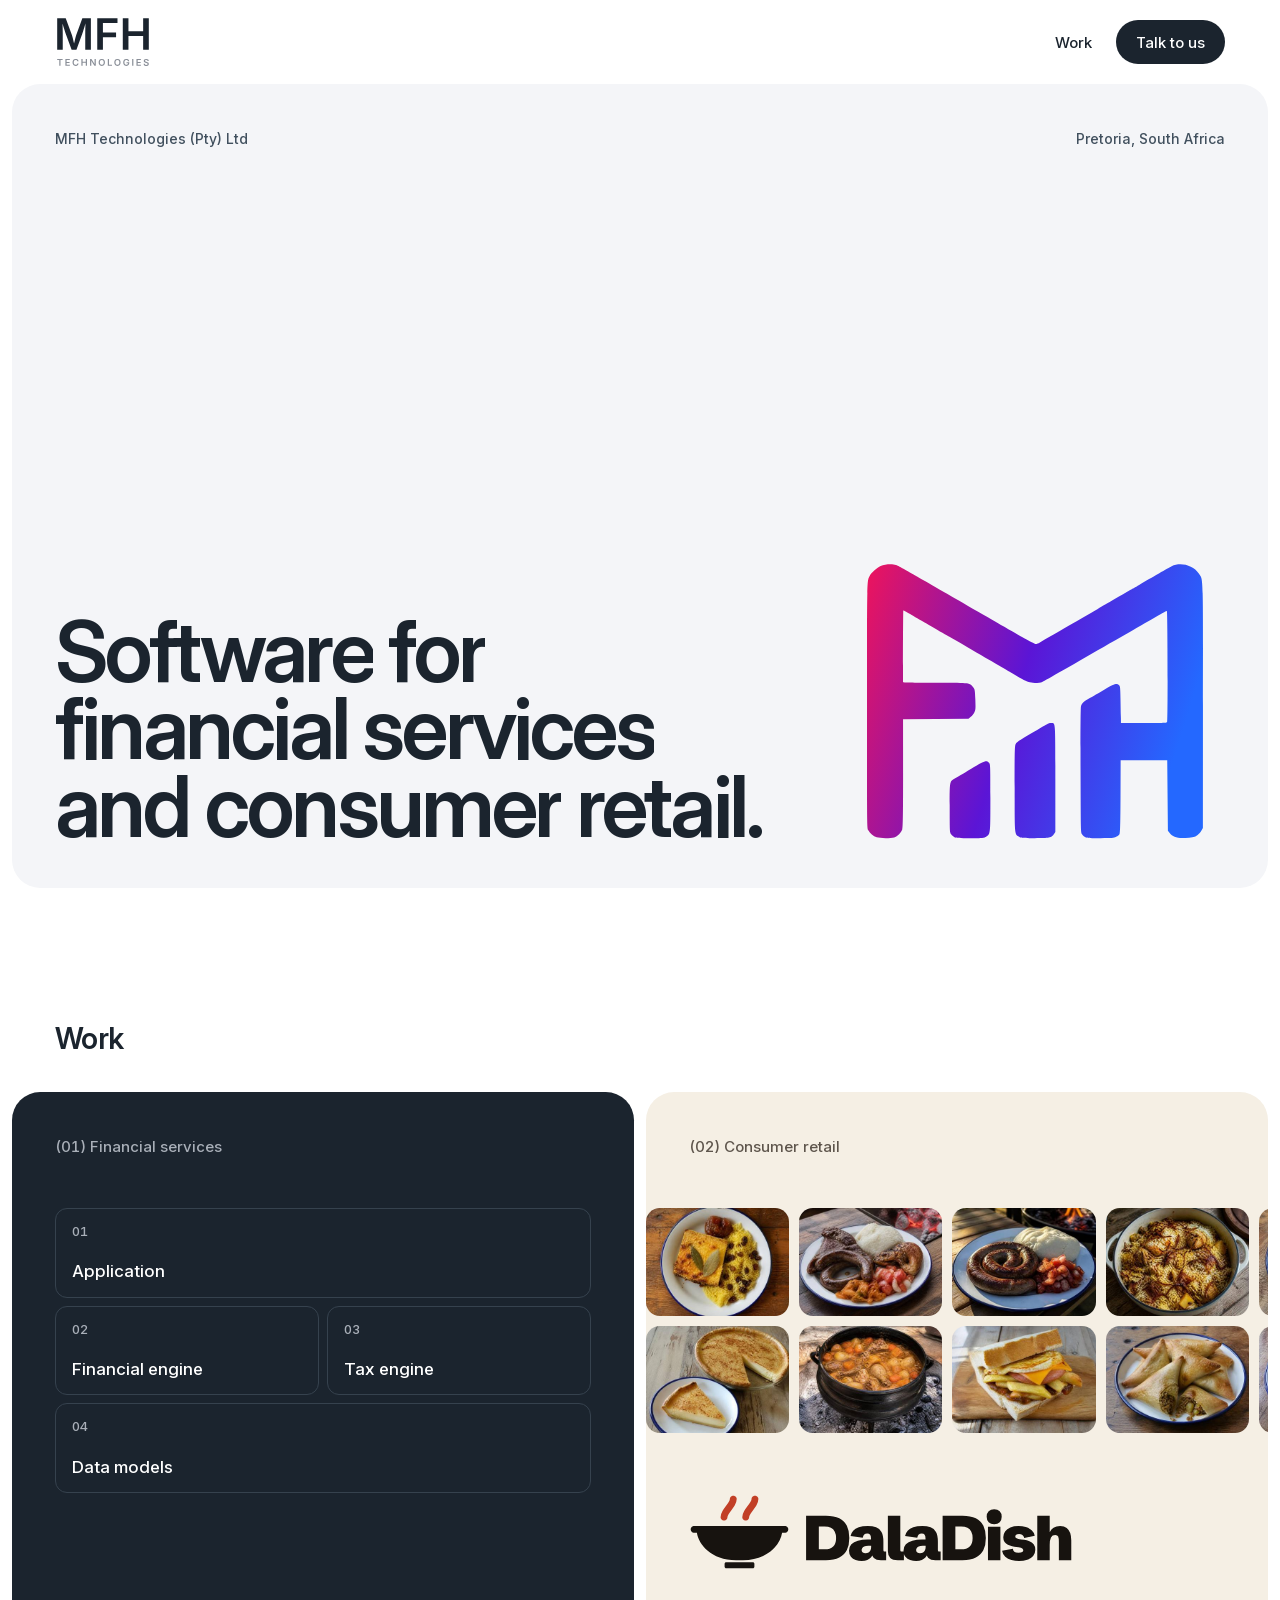
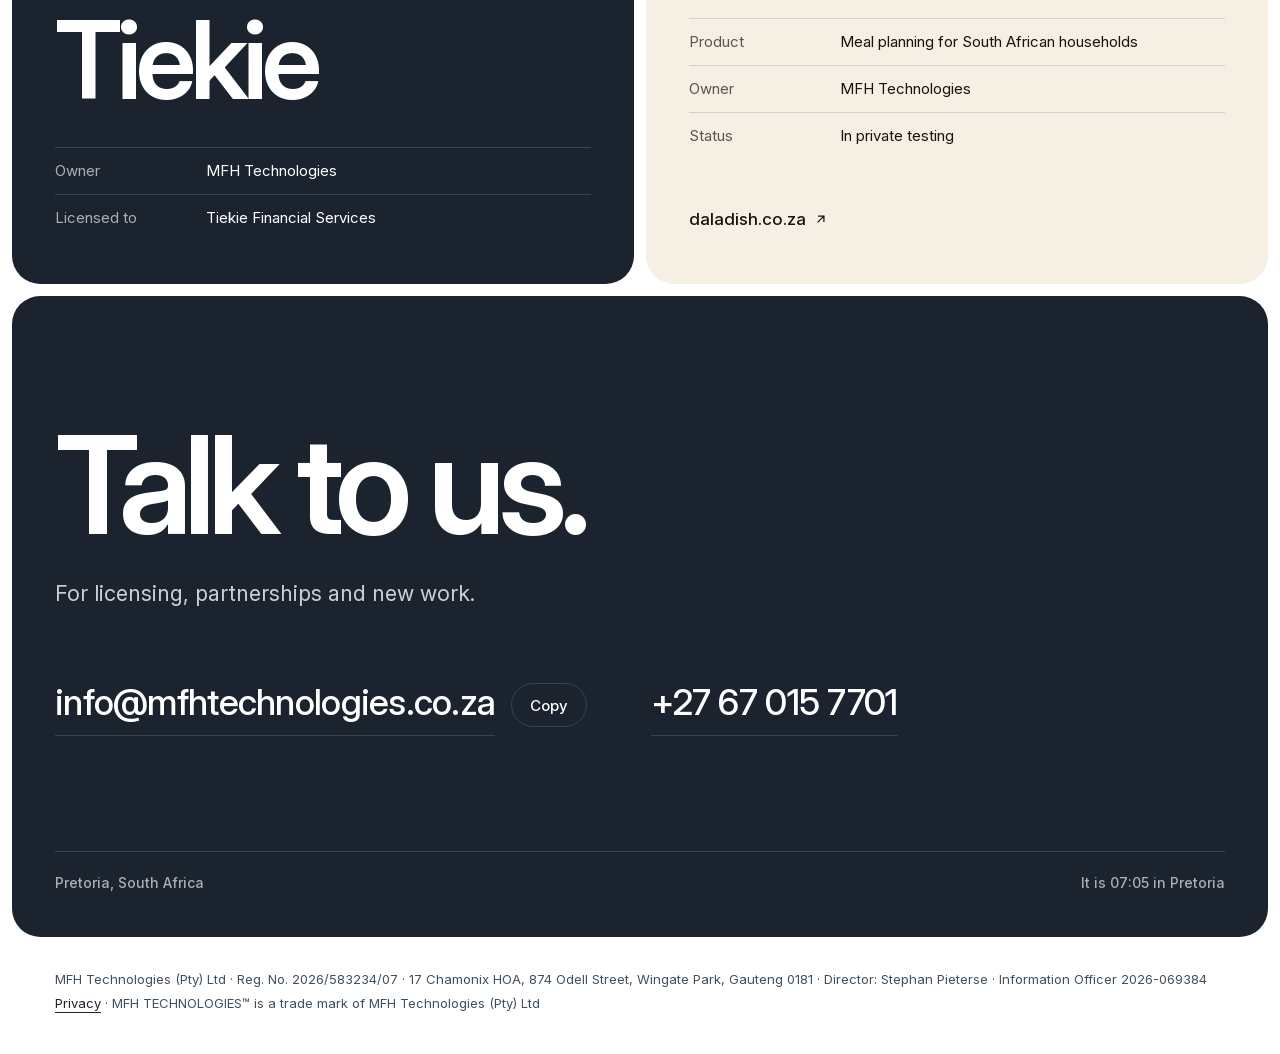
==== commit af89d959: "Website: panels, the products shown, no lead line The lead line under the statement is gone. The pag" ====
--- a/index.html
+++ b/index.html
@@ -21,27 +21,23 @@
 <body class="page-home">
 <a class="skip" href="#main">Skip to the content</a>
 <header class="site">
-  <div class="wrap">
-    <a class="home" href="index.html" aria-label="MFH Technologies, home">
-      <picture>
-        <source srcset="assets/mfh-wordmark-white.svg" media="(prefers-color-scheme: dark)">
-        <img class="wordmark" src="assets/mfh-wordmark-colour.svg" alt="MFH Technologies" width="104" height="56">
-      </picture>
-    </a>
-    <nav class="main" aria-label="Main">
-      <a href="#work">Work</a>
-      <a href="#contact">Contact</a>
-    </nav>
-  </div>
+  <a class="home" href="index.html" aria-label="MFH Technologies, home">
+    <picture>
+      <source srcset="assets/mfh-wordmark-white.svg" media="(prefers-color-scheme: dark)">
+      <img class="wordmark" src="assets/mfh-wordmark-colour.svg" alt="MFH Technologies" width="96" height="52">
+    </picture>
+  </a>
+  <nav class="main" aria-label="Main">
+    <a href="#work" aria-label="Work"><span class="roll"><span data-label="Work">Work</span></span></a>
+    <a class="pill" href="#contact" aria-label="Talk to us"><span class="roll"><span data-label="Talk to us">Talk to us</span></span></a>
+  </nav>
 </header>
 
 <main id="main">
   <section class="hero" aria-labelledby="hero-h">
-    <div class="wrap">
-      <div class="hero-copy">
-        <h1 id="hero-h"><span class="w"><span style="--i:0">Software</span></span> <span class="w"><span style="--i:1">for</span></span> <span class="w"><span style="--i:2">financial</span></span> <span class="w"><span style="--i:3">services</span></span> <span class="w"><span style="--i:4">and</span></span> <span class="w"><span style="--i:5">consumer</span></span> <span class="w"><span style="--i:6">retail.</span></span></h1>
-        <p class="lead">We build and own software platforms, and license them to the businesses that run them.</p>
-      </div>
+    <div class="stage">
+      <div class="corners"><p>MFH Technologies (Pty) Ltd</p><p>Pretoria, South Africa</p></div>
+      <h1 id="hero-h"><span class="w"><span style="--i:0">Software</span></span> <span class="w"><span style="--i:1">for</span></span> <span class="w"><span style="--i:2">financial</span></span> <span class="w"><span style="--i:3">services</span></span> <span class="w"><span style="--i:4">and</span></span> <span class="w"><span style="--i:5">consumer</span></span> <span class="w"><span style="--i:6">retail.</span></span></h1>
       <div class="hero-mark" aria-hidden="true">
         <picture>
           <source srcset="assets/mfh-mark-white.svg" media="(prefers-color-scheme: dark)">
@@ -52,72 +48,87 @@
   </section>
 
   <section class="work" id="work" aria-labelledby="work-h">
-    <div class="wrap">
-      <h2 class="label" id="work-h">Work</h2>
-      <ol class="rows">
-        <li class="row">
-          <div class="sector">
-            <span class="n">01</span>
-            <h3>Financial services</h3>
-            <p>Platforms, engines and data models for regulated financial products.</p>
-          </div>
-          <div class="product">
-            <p class="name"><span>Tiekie</span></p>
-            <p class="what">Financial platform, licensed to Tiekie Financial Services.</p>
-          </div>
-        </li>
-        <li class="row">
-          <div class="sector">
-            <span class="n">02</span>
-            <h3>Consumer retail</h3>
-            <p>Consumer products for the way South African households shop.</p>
-          </div>
-          <div class="product">
-            <p class="name"><span><a href="https://daladish.co.za"><span class="t">DalaDish</span><svg viewBox="0 0 24 24" aria-hidden="true"><path d="M7 17 17 7M8 7h9v9" fill="none" stroke="currentColor" stroke-width="2" stroke-linecap="square"/></svg></a></span></p>
-            <p class="what">Meal planning for South African households, in private testing.</p>
-          </div>
-        </li>
-      </ol>
+    <div class="work-head"><h2 id="work-h">Work</h2></div>
+    <div class="tiles">
+      <article class="tile tiekie" aria-labelledby="tiekie-h">
+        <p class="label"><span class="n">(01)</span> Financial services</p>
+        <ul class="arch" aria-label="The Tiekie platform">
+          <li style="--i:0"><span class="n">01</span>Application</li>
+          <li style="--i:1"><span class="n">02</span>Financial engine</li>
+          <li style="--i:2"><span class="n">03</span>Tax engine</li>
+          <li style="--i:3"><span class="n">04</span>Data models</li>
+        </ul>
+        <div class="foot">
+          <h3 class="name" id="tiekie-h"><span>Tiekie</span></h3>
+          <dl class="register">
+            <div><dt>Owner</dt><dd>MFH Technologies</dd></div>
+            <div><dt>Licensed to</dt><dd>Tiekie Financial Services</dd></div>
+          </dl>
+        </div>
+      </article>
+
+      <article class="tile daladish" aria-labelledby="daladish-h">
+        <p class="label"><span class="n">(02)</span> Consumer retail</p>
+        <div class="strip" aria-hidden="true">
+          <div class="track"><img src="assets/work/bobotie.jpg" alt="" width="400" height="300" loading="lazy"><img src="assets/work/d_braai.jpg" alt="" width="400" height="300" loading="lazy"><img src="assets/work/pap_wors.jpg" alt="" width="400" height="300" loading="lazy"><img src="assets/work/d_breyani.jpg" alt="" width="400" height="300" loading="lazy"><img src="assets/work/n_curry_rotis.jpg" alt="" width="400" height="300" loading="lazy"><img src="assets/work/dess_malva.jpg" alt="" width="400" height="300" loading="lazy"><img src="assets/work/bobotie.jpg" alt="" width="400" height="300" loading="lazy"><img src="assets/work/d_braai.jpg" alt="" width="400" height="300" loading="lazy"><img src="assets/work/pap_wors.jpg" alt="" width="400" height="300" loading="lazy"><img src="assets/work/d_breyani.jpg" alt="" width="400" height="300" loading="lazy"><img src="assets/work/n_curry_rotis.jpg" alt="" width="400" height="300" loading="lazy"><img src="assets/work/dess_malva.jpg" alt="" width="400" height="300" loading="lazy"></div>
+          <div class="track b"><img src="assets/work/dess_milk_tart.jpg" alt="" width="400" height="300" loading="lazy"><img src="assets/work/d_potjie.jpg" alt="" width="400" height="300" loading="lazy"><img src="assets/work/l_kota.jpg" alt="" width="400" height="300" loading="lazy"><img src="assets/work/n_samoosas.jpg" alt="" width="400" height="300" loading="lazy"><img src="assets/work/v_umngqusho.jpg" alt="" width="400" height="300" loading="lazy"><img src="assets/work/n_sosaties.jpg" alt="" width="400" height="300" loading="lazy"><img src="assets/work/dess_milk_tart.jpg" alt="" width="400" height="300" loading="lazy"><img src="assets/work/d_potjie.jpg" alt="" width="400" height="300" loading="lazy"><img src="assets/work/l_kota.jpg" alt="" width="400" height="300" loading="lazy"><img src="assets/work/n_samoosas.jpg" alt="" width="400" height="300" loading="lazy"><img src="assets/work/v_umngqusho.jpg" alt="" width="400" height="300" loading="lazy"><img src="assets/work/n_sosaties.jpg" alt="" width="400" height="300" loading="lazy"></div>
+        </div>
+        <div class="foot">
+          <h3 class="name" id="daladish-h"><a href="https://daladish.co.za"><picture>
+            <source srcset="assets/work/daladish-logo-dark.svg" media="(prefers-color-scheme: dark)">
+            <img class="dd-logo" src="assets/work/daladish-logo.svg" alt="DalaDish" width="460" height="92">
+          </picture></a></h3>
+          <dl class="register">
+            <div><dt>Product</dt><dd>Meal planning for South African households</dd></div>
+            <div><dt>Owner</dt><dd>MFH Technologies</dd></div>
+            <div><dt>Status</dt><dd>In private testing</dd></div>
+          </dl>
+          <a class="out" href="https://daladish.co.za">daladish.co.za<svg viewBox="0 0 24 24" aria-hidden="true"><path d="M7 17 17 7M8 7h9v9" fill="none" stroke="currentColor" stroke-width="2.2" stroke-linecap="square"/></svg></a>
+        </div>
+      </article>
     </div>
   </section>
 
   <section class="contact" id="contact" aria-labelledby="contact-h">
-    <div class="wrap">
-      <h2 id="contact-h"><span>Talk to us.</span></h2>
-      <p class="sub">For licensing, partnerships and new work.</p>
-      <div class="lines">
-        <div class="item">
-          <a id="email" href="mailto:info@mfhtechnologies.co.za">info@mfhtechnologies.co.za</a>
-          <button class="copy" type="button" data-copy="info@mfhtechnologies.co.za" aria-controls="email">Copy</button>
-        </div>
-        <div class="item">
-          <a href="tel:+27670157701">+27 67 015 7701</a>
-        </div>
+    <h2 id="contact-h"><span>Talk to us.</span></h2>
+    <p class="sub">For licensing, partnerships and new work.</p>
+    <div class="lines">
+      <div class="item">
+        <a id="email" href="mailto:info@mfhtechnologies.co.za">info@mfhtechnologies.co.za</a>
+        <button class="copy" type="button" data-copy="info@mfhtechnologies.co.za" aria-controls="email">Copy</button>
       </div>
-      <p class="where">Pretoria, South Africa</p>
+      <div class="item">
+        <a href="tel:+27670157701">+27 67 015 7701</a>
+      </div>
     </div>
+    <div class="meta"><p>Pretoria, South Africa</p><p id="clock" hidden></p></div>
   </section>
 </main>
 
 <footer class="site">
-  <div class="wrap">
-    <div>
-      <p>MFH Technologies (Pty) Ltd &middot; Reg. No. 2026/583234/07 &middot; 17 Chamonix HOA, 874 Odell Street, Wingate Park, Gauteng 0181 &middot; Director: Stephan Pieterse &middot; Information Officer 2026-069384</p>
-      <p><a href="privacy.html">Privacy</a> &middot; MFH TECHNOLOGIES&trade; is a trade mark of MFH Technologies (Pty) Ltd</p>
-    </div>
-  </div>
+  <p>MFH Technologies (Pty) Ltd &middot; Reg. No. 2026/583234/07 &middot; 17 Chamonix HOA, 874 Odell Street, Wingate Park, Gauteng 0181 &middot; Director: Stephan Pieterse &middot; Information Officer 2026-069384</p>
+  <p><a href="privacy.html">Privacy</a> &middot; MFH TECHNOLOGIES&trade; is a trade mark of MFH Technologies (Pty) Ltd</p>
 </footer>
 <script>
 (function () {
   var main = document.getElementById('main');
   void main.offsetWidth; main.classList.add('in');
-  // Each product name and the contact line rise once, when they come into view.
-  var els = [].slice.call(document.querySelectorAll('.row, .contact'));
-  if (!('IntersectionObserver' in window)) { els.forEach(function (el) { el.classList.add('seen'); }); return; }
+  // The time in Pretoria, so a caller knows whether it is office hours.
+  var clock = document.getElementById('clock');
+  try {
+    var fmt = new Intl.DateTimeFormat('en-ZA', { hour: '2-digit', minute: '2-digit', hour12: false, timeZone: 'Africa/Johannesburg' });
+    var tick = function () { clock.textContent = 'It is ' + fmt.format(new Date()) + ' in Pretoria'; };
+    tick(); clock.hidden = false; setInterval(tick, 20000);
+  } catch (err) {}
+  if (!('IntersectionObserver' in window)) { [].forEach.call(document.querySelectorAll('.tile, .contact'), function (el) { el.classList.add('seen'); }); return; }
+  // Each product panel and the contact panel rise once, when they come into view.
   var io = new IntersectionObserver(function (es) {
     es.forEach(function (e) { if (e.isIntersecting) { e.target.classList.add('seen'); io.unobserve(e.target); } });
-  }, { rootMargin: '0px 0px -10% 0px' });
-  els.forEach(function (el) { io.observe(el); });
+  }, { rootMargin: '0px 0px -12% 0px' });
+  [].forEach.call(document.querySelectorAll('.tile, .contact'), function (el) { io.observe(el); });
+  // DalaDish's suppers only slide while their panel is on screen.
+  var dd = document.querySelector('.daladish');
+  new IntersectionObserver(function (es) { dd.classList.toggle('paused', !es[0].isIntersecting); }).observe(dd);
 })();
 document.addEventListener('click', function (e) {
   var b = e.target.closest('[data-copy]');
--- a/assets/site.css
+++ b/assets/site.css
@@ -1,8 +1,8 @@
 /* MFH Technologies website. Colours and type from the MFH Technologies CI v2.0: charcoal and white, Inter (served
    from this site, so the page loads nothing from other companies; Arial and Helvetica as the CI's fallback), and
-   the gradient in the mark only. The page is a poster: the mark, one statement set very large, the two sectors with
-   the product in each, and a charcoal band to get in touch. Headings stay in SemiBold, as the CI asks; the boldness
-   comes from scale, not weight. */
+   the gradient in the mark only. The page is built from panels set into a white sheet: a stage for the statement and
+   the mark, one panel per product, and a charcoal panel to get in touch. Headings stay in SemiBold, as the CI asks;
+   the weight of the page comes from scale. Each product panel wears its own product's colours. */
 @font-face {
   font-family: "Inter";
   font-style: normal;
@@ -17,34 +17,48 @@
   --mfh-line: #E3E6EA;
   --mfh-surface: #F4F5F8;
   --mfh-white: #FFFFFF;
-  --bg: var(--mfh-white);
+  --page: var(--mfh-white);
   --ink: var(--mfh-charcoal);
   --body: var(--mfh-slate);
   --line: var(--mfh-line);
-  /* The charcoal band (contact and footer) in both modes */
-  --band: var(--mfh-charcoal);
-  --band-ink: #FFFFFF;
-  --band-body: #C9CFD6;
-  --band-soft: #A9AFB8;
-  --band-line: #36424E;
+  --stage: var(--mfh-surface);
+  /* Charcoal panels: Tiekie and contact */
+  --dark: var(--mfh-charcoal);
+  --on-dark: #FFFFFF;
+  --on-dark-2: #C9CFD6;
+  --on-dark-3: #A9AFB8;
+  --dark-line: #36424E;
+  /* The DalaDish panel in DalaDish's own colours */
+  --dd-bg: #F5EFE4;
+  --dd-ink: #17130F;
+  --dd-muted: #5E554C;
+  --dd-line: rgba(23, 19, 15, .14);
   --font: Inter, Arial, Helvetica, sans-serif;
   --ease: cubic-bezier(0.22, 1, 0.36, 1);
-  --gut: clamp(20px, 4vw, 56px);
+  --edge: clamp(8px, 0.9vw, 14px);
+  --pad: clamp(20px, 3.4vw, 56px);
+  --r: clamp(20px, 2.2vw, 32px);
+  --head: 84px;
   --step-0: 1.0625rem;
   --step-1: clamp(1.125rem, 1rem + 0.45vw, 1.375rem);
   --step-2: clamp(1.375rem, 1.1rem + 0.9vw, 1.875rem);
   --poster: clamp(4rem, 1rem + 9.4vw, 11rem);
   color-scheme: light;
 }
-/* At night the page turns charcoal; the CI allows only the white artwork on charcoal, so the mark goes white. */
+/* At night the sheet turns charcoal. The CI allows only white artwork on charcoal, so the mark goes white. */
 @media (prefers-color-scheme: dark) {
   :root {
-    --bg: var(--mfh-charcoal);
+    --page: var(--mfh-charcoal);
     --ink: #FFFFFF;
     --body: #C9CFD6;
     --line: #36424E;
-    --band: #131A21;
-    --band-line: #2C3640;
+    --stage: #232E3A;
+    --dark: #131A21;
+    --dark-line: #2C3640;
+    --dd-bg: #17130F;
+    --dd-ink: #F5EFE4;
+    --dd-muted: #ABA196;
+    --dd-line: rgba(245, 239, 228, .14);
     color-scheme: dark;
   }
 }
@@ -53,7 +67,7 @@
 @media (prefers-reduced-motion: no-preference) { html { scroll-behavior: smooth; } }
 body {
   margin: 0;
-  background: var(--bg);
+  background: var(--page);
   color: var(--body);
   font-family: var(--font);
   font-optical-sizing: auto;
@@ -65,116 +79,140 @@
 img { display: block; max-width: 100%; height: auto; }
 a { color: var(--ink); text-underline-offset: 4px; text-decoration-thickness: 1px; }
 a:hover { text-decoration-thickness: 2px; }
-:focus-visible { outline: 2px solid currentColor; outline-offset: 4px; border-radius: 2px; }
-::selection { background: var(--ink); color: var(--bg); }
-.wrap { max-width: 1440px; margin: 0 auto; padding-left: max(var(--gut), env(safe-area-inset-left, 0px)); padding-right: max(var(--gut), env(safe-area-inset-right, 0px)); }
-.skip { position: absolute; left: -9999px; top: 12px; background: var(--bg); color: var(--ink); padding: 10px 14px; z-index: 20; }
+:focus-visible { outline: 2px solid currentColor; outline-offset: 4px; border-radius: 4px; }
+::selection { background: var(--ink); color: var(--page); }
+.skip { position: absolute; left: -9999px; top: 12px; background: var(--page); color: var(--ink); padding: 10px 14px; z-index: 20; }
 .skip:focus { left: 16px; }
 h1, h2, h3 { color: var(--ink); font-weight: 600; margin: 0; text-wrap: balance; }
-p { margin: 0; text-wrap: pretty; }
-.label { font-size: 0.9375rem; font-weight: 500; letter-spacing: 0; color: var(--body); }
+p, dl, dd { margin: 0; }
+p { text-wrap: pretty; }
 .n { font-weight: 500; font-variant-numeric: tabular-nums; }
-
-/* Header: the wordmark on the home page (the mark is right beside it in the hero, as the CI provides for), the full
+.label { font-size: 0.9375rem; font-weight: 500; line-height: 1.4; }
+
+/* Header: the wordmark on the home page (the mark is right below it on the stage, as the CI provides for), the full
    lock-up on other pages. Colour artwork on white, white artwork on charcoal. */
-header.site .wrap { display: flex; align-items: center; justify-content: space-between; gap: 24px; min-height: 96px; }
+header.site { display: flex; align-items: center; justify-content: space-between; gap: 16px; min-height: var(--head); padding: 0 calc(var(--edge) + var(--pad)); }
 header.site a.home { display: inline-flex; align-items: center; min-height: 44px; }
-.wordmark { width: 104px; height: auto; }
-.lockup { width: 168px; height: auto; }
-nav.main { display: flex; gap: 4px 28px; }
+.wordmark { width: 96px; height: auto; }
+.lockup { width: 160px; height: auto; }
+nav.main { display: flex; align-items: center; gap: 8px 24px; }
 nav.main a { display: inline-flex; align-items: center; min-height: 44px; font-size: 0.9375rem; font-weight: 500; color: var(--ink); text-decoration: none; }
-nav.main a:hover { text-decoration: underline; text-underline-offset: 6px; }
-.page-home header.site { position: absolute; inset: 0 0 auto; z-index: 3; }
-
-/* Hero: the statement, bottom left, and the mark, large, on the right. The mark keeps clear space of about a third
-   of its own width on every side. */
-.hero { --mark-w: min(34vw, 600px, calc(58svh * 1.113)); --h1: clamp(3rem, 0.5rem + 6.2vw, 8rem); min-height: 100svh; display: grid; }
-.hero .wrap { display: grid; grid-template-columns: minmax(0, 1fr) var(--mark-w); column-gap: calc(var(--mark-w) * 0.3); align-items: end; width: 100%; padding-top: 140px; padding-bottom: clamp(40px, 7vh, 88px); }
-.hero-copy { display: grid; gap: clamp(24px, 3vw, 40px); }
-.hero h1 { font-size: var(--h1); line-height: 0.92; letter-spacing: -0.045em; }
-.hero .lead { font-size: var(--step-1); line-height: 1.45; max-width: 28em; }
-.hero-mark { margin: 0; }
+nav.main a.pill { padding: 0 20px; border-radius: 999px; background: var(--ink); color: var(--page); }
+/* The label rolls up to a fresh copy of itself on hover */
+.roll { display: inline-block; overflow: hidden; vertical-align: top; line-height: 1.4; }
+.roll > span { display: block; position: relative; transition: transform 420ms var(--ease); }
+.roll > span::after { content: attr(data-label); position: absolute; left: 0; top: 100%; }
+@media (hover: hover) and (pointer: fine) {
+  a:hover .roll > span { transform: translateY(-100%); }
+}
+
+/* The stage: the statement bottom left, the mark right with its foot on the statement's last line, and two quiet
+   labels in the top corners. The mark keeps clear space of about a quarter of its width. */
+.hero { padding: 0 var(--edge); }
+.stage { --mark-w: min(28vw, 540px, calc(50svh * 1.113)); --h1: clamp(3rem, 0.3rem + 6.2vw, 8rem);
+  position: relative; min-height: calc(100svh - var(--head) - var(--edge)); border-radius: var(--r); background: var(--stage); padding: var(--pad);
+  display: grid; grid-template-columns: minmax(0, 1fr) var(--mark-w); grid-template-rows: auto 1fr; column-gap: calc(var(--mark-w) * 0.25); transform-origin: 50% 0; }
+.corners { grid-column: 1 / -1; display: flex; flex-wrap: wrap; justify-content: space-between; gap: 6px 24px; font-size: 0.875rem; font-weight: 500; color: var(--body); }
+.hero h1 { grid-row: 2; align-self: end; font-size: var(--h1); line-height: 0.92; letter-spacing: -0.045em; }
+.hero-mark { grid-row: 2; grid-column: 2; align-self: end; margin: 0 calc(var(--mark-w) * 0.06) 0 0;
+  /* The artwork has 39 of its 460 units of space under the foot; move it down so the foot meets the baseline. */
+  transform: translateY(calc(var(--mark-w) * 0.0762 - var(--h1) * 0.1)); }
 .hero-mark img { width: 100%; }
-/* On wide screens the foot of the mark sits on the statement's last line, and the lead runs on below. */
-@media (min-width: 900px) {
-  .hero .wrap { grid-template-areas: "h mark" "lead ."; align-content: end; row-gap: clamp(24px, 3vw, 40px); }
-  .hero-copy { display: contents; }
-  .hero h1 { grid-area: h; }
-  .hero .lead { grid-area: lead; }
-  /* The artwork has 39 of its 460 units of space under the foot; move it down so the foot meets the baseline. */
-  .hero-mark { grid-area: mark; transform: translateY(calc(var(--mark-w) * 0.0762 - var(--h1) * 0.1)); }
-}
 @media (max-width: 899px) {
-  .hero { --mark-w: min(62vw, 320px); }
-  .hero .wrap { grid-template-columns: minmax(0, 1fr); grid-template-rows: auto 1fr; row-gap: calc(var(--mark-w) * 0.3); padding-top: 140px; }
-  .hero-mark { grid-row: 1; width: var(--mark-w); align-self: start; }
-  .hero-copy { align-self: end; }
-}
-
-/* Work: each sector with the product in it. The product name is the poster; the sector reads beside it. */
-.work { padding: clamp(80px, 11vw, 168px) 0 clamp(64px, 9vw, 136px); }
-.work .label { padding-bottom: 20px; }
-.rows { list-style: none; margin: 0; padding: 0; border-bottom: 1px solid var(--line); }
-.row { display: grid; grid-template-columns: minmax(0, 4fr) minmax(0, 8fr); gap: 24px clamp(24px, 4vw, 64px); padding: clamp(36px, 5vw, 72px) 0; border-top: 1px solid var(--line); }
-.sector { display: grid; align-content: start; gap: 10px; padding-top: 0.6em; }
-.sector .n { color: var(--body); }
-.sector h3 { font-size: var(--step-2); line-height: 1.15; letter-spacing: -0.02em; }
-.sector p { max-width: 22em; }
-.product { display: grid; align-content: start; gap: 18px; }
-.name { font-size: var(--poster); font-weight: 600; line-height: 0.9; letter-spacing: -0.055em; color: var(--ink); overflow: hidden; padding-bottom: 0.08em; margin-bottom: -0.08em; }
-.name > span { display: inline-block; }
-.name a { color: inherit; text-decoration: none; display: inline-flex; align-items: flex-start; gap: 0.08em; }
-.name a svg { width: 0.32em; height: 0.32em; margin-top: 0.1em; flex: none; transition: transform 240ms var(--ease); }
-@media (hover: hover) and (pointer: fine) {
-  .name a:hover svg { transform: translate(0.06em, -0.06em); }
-  .name a:hover .t { text-decoration: underline; text-decoration-thickness: 0.04em; text-underline-offset: 0.1em; }
-}
-.name a:focus-visible svg { transform: translate(0.06em, -0.06em); }
-.what { font-size: var(--step-1); color: var(--ink); max-width: 30em; }
+  :root { --head: 72px; }
+  .stage { --mark-w: min(58vw, 300px); grid-template-columns: minmax(0, 1fr); grid-template-rows: auto auto 1fr; }
+  .hero-mark { grid-row: 2; grid-column: 1; align-self: start; width: var(--mark-w); margin: clamp(40px, 9vw, 72px) 0 0; transform: none; }
+  .hero h1 { grid-row: 3; padding-top: 40px; }
+}
+
+/* Work: one panel per product. Tiekie on charcoal, set in type only; DalaDish in its own cream and chilli, with its
+   suppers sliding past. Each panel ends in a short register of who owns what. */
+.work { padding: clamp(72px, 10vw, 160px) var(--edge) 0; }
+.work-head { display: flex; justify-content: space-between; align-items: baseline; gap: 16px; padding: 0 var(--pad) clamp(20px, 2.4vw, 32px); }
+.work-head h2 { font-size: var(--step-2); letter-spacing: -0.02em; }
+.work-head p { font-size: 0.9375rem; font-weight: 500; }
+.tiles { display: grid; grid-template-columns: repeat(2, minmax(0, 1fr)); gap: var(--edge); }
+.tile { position: relative; overflow: hidden; display: flex; flex-direction: column; min-height: min(88svh, 900px); border-radius: var(--r); padding: var(--pad); }
+.tile .label { position: relative; }
+.tile .foot { position: relative; margin-top: auto; display: grid; gap: clamp(24px, 3vw, 40px); }
+.tile .name { font-size: clamp(4rem, 1.5rem + 6.6vw, 9.5rem); line-height: 0.9; letter-spacing: -0.055em; overflow: hidden; padding-bottom: 0.08em; margin-bottom: -0.08em; }
+.tile .name > span, .tile .name > a { display: inline-block; }
+.register { display: grid; font-size: 0.9375rem; line-height: 1.45; }
+.register div { display: grid; grid-template-columns: minmax(7.5em, 0.35fr) minmax(0, 1fr); gap: 16px; padding: 12px 0; border-top: 1px solid var(--tile-line); }
+.register dt { color: var(--tile-muted); }
+.register dd { color: var(--tile-ink); }
+.tiekie { --tile-ink: var(--on-dark); --tile-muted: var(--on-dark-3); --tile-line: var(--dark-line); background: var(--dark); color: var(--on-dark-3); }
+.tiekie .name { color: var(--on-dark); }
+/* The platform drawn as its parts: the application on top, the two engines under it, the data models beneath. */
+.arch { list-style: none; margin: clamp(32px, 4vw, 56px) 0 0; padding: 0; display: grid; grid-template-columns: repeat(2, minmax(0, 1fr)); gap: 8px; }
+.arch li { display: flex; flex-direction: column; justify-content: space-between; gap: 12px; min-height: clamp(76px, 7vw, 112px); padding: 14px 16px; border: 1px solid var(--dark-line); border-radius: 12px; color: var(--on-dark); font-weight: 500; line-height: 1.25; }
+.arch li:first-child, .arch li:last-child { grid-column: 1 / -1; }
+.arch .n { font-size: 0.8125rem; color: var(--on-dark-3); }
+.daladish { --tile-ink: var(--dd-ink); --tile-muted: var(--dd-muted); --tile-line: var(--dd-line); background: var(--dd-bg); color: var(--dd-muted); }
+.daladish .name a { color: var(--dd-ink); }
+.dd-logo { width: clamp(220px, 30vw, 460px); }
+.strip { display: grid; gap: 10px; margin: clamp(28px, 4vw, 56px) calc(var(--pad) * -1) 0; }
+.track { display: flex; gap: 10px; width: max-content; }
+.track img { height: clamp(92px, 8.4vw, 148px); width: auto; aspect-ratio: 4 / 3; object-fit: cover; border-radius: 14px; background: rgba(0, 0, 0, .06); }
+.out { display: inline-flex; align-items: center; gap: 8px; min-height: 44px; font-weight: 500; color: var(--dd-ink); text-decoration: none; justify-self: start; }
+.out svg { width: 14px; height: 14px; transition: transform 240ms var(--ease); }
+@media (hover: hover) and (pointer: fine) { .out:hover svg { transform: translate(2px, -2px); } .out:hover { text-decoration: underline; } }
 @media (max-width: 899px) {
-  .row { grid-template-columns: minmax(0, 1fr); }
-  .sector { padding-top: 0; }
-}
-
-/* Contact: the charcoal band, with the footer running on below it */
-.contact { background: var(--band); color: var(--band-body); padding: clamp(88px, 12vw, 176px) 0 clamp(64px, 8vw, 112px); }
-.contact h2 { color: var(--band-ink); font-size: var(--poster); line-height: 0.9; letter-spacing: -0.055em; overflow: hidden; padding-bottom: 0.08em; margin-bottom: -0.08em; }
+  .tiles { grid-template-columns: minmax(0, 1fr); }
+  .tile { min-height: 0; }
+  .tile .foot { margin-top: clamp(64px, 18vw, 120px); }
+  .daladish .foot { margin-top: 40px; }
+}
+
+/* Contact: the charcoal panel */
+.contact { margin: var(--edge); border-radius: var(--r); background: var(--dark); color: var(--on-dark-2); padding: clamp(72px, 10vw, 160px) var(--pad) var(--pad); }
+.contact h2 { color: var(--on-dark); font-size: var(--poster); line-height: 0.9; letter-spacing: -0.055em; overflow: hidden; padding-bottom: 0.08em; margin-bottom: -0.08em; }
 .contact h2 > span { display: inline-block; }
 .contact .sub { margin-top: clamp(20px, 2.4vw, 32px); font-size: var(--step-1); }
 .lines { margin-top: clamp(40px, 5vw, 64px); display: flex; flex-wrap: wrap; align-items: center; gap: 16px clamp(32px, 5vw, 72px); }
 .lines .item { display: flex; flex-wrap: wrap; align-items: center; gap: 12px 16px; }
-.lines a { color: var(--band-ink); font-size: clamp(1.375rem, 1rem + 1.6vw, 2.25rem); font-weight: 500; letter-spacing: -0.02em; text-decoration: none; border-bottom: 1px solid var(--band-line); padding-bottom: 4px; overflow-wrap: anywhere; }
-.lines a:hover { border-bottom-color: var(--band-ink); }
-.copy { min-height: 44px; padding: 0 18px; border-radius: 999px; border: 1px solid var(--band-line); background: transparent; color: var(--band-ink); font: 500 0.9375rem var(--font); cursor: pointer; }
-.copy:hover { border-color: var(--band-ink); }
-.where { margin-top: clamp(28px, 3vw, 40px); font-size: 0.9375rem; color: var(--band-soft); }
-
-footer.site { background: var(--band); color: var(--band-soft); font-size: 0.875rem; line-height: 1.6; padding: 40px 0 48px; }
-footer.site .wrap > div { display: grid; gap: 6px; }
-.page-home footer.site { padding-top: 0; }
-.page-home footer.site .wrap > div { border-top: 1px solid var(--band-line); padding-top: 24px; }
-footer.site a { color: var(--band-body); }
+.lines a { color: var(--on-dark); font-size: clamp(1.375rem, 1rem + 1.6vw, 2.25rem); font-weight: 500; letter-spacing: -0.02em; text-decoration: none; border-bottom: 1px solid var(--dark-line); padding-bottom: 4px; overflow-wrap: anywhere; }
+.lines a:hover { border-bottom-color: var(--on-dark); }
+.copy { min-height: 44px; padding: 0 18px; border-radius: 999px; border: 1px solid var(--dark-line); background: transparent; color: var(--on-dark); font: 500 0.9375rem var(--font); cursor: pointer; }
+.copy:hover { border-color: var(--on-dark); }
+.contact .meta { margin-top: clamp(64px, 9vw, 140px); padding-top: 20px; border-top: 1px solid var(--dark-line); display: flex; flex-wrap: wrap; justify-content: space-between; gap: 6px 24px; font-size: 0.875rem; font-weight: 500; color: var(--on-dark-3); }
+
+footer.site { padding: 20px calc(var(--edge) + var(--pad)) 40px; font-size: 0.8125rem; line-height: 1.6; color: var(--body); }
+footer.site p + p { margin-top: 4px; }
+footer.site a { color: var(--ink); }
 
 /* The privacy page */
-.prose { max-width: 44em; padding: clamp(40px, 7vw, 96px) 0 clamp(72px, 9vw, 120px); }
+.prose { max-width: calc(44em + 2 * (var(--edge) + var(--pad))); padding: clamp(32px, 6vw, 88px) calc(var(--edge) + var(--pad)) clamp(72px, 9vw, 120px); }
 .prose h1 { font-size: clamp(2.75rem, 1.5rem + 5vw, 5.5rem); line-height: 0.95; letter-spacing: -0.045em; }
 .prose .lead { margin-top: 24px; font-size: var(--step-1); line-height: 1.5; }
 .prose h2 { margin-top: 48px; font-size: var(--step-2); line-height: 1.2; letter-spacing: -0.02em; }
 .prose p { margin-top: 12px; }
 
-/* Entrance. The statement rises word by word through a mask and the mark is drawn in from left to right, the way its
-   gradient runs; further down, each product name and the contact line rise once as they come into view. Nothing
-   moves for people who ask for reduced motion, and without JavaScript everything simply shows. */
+/* Motion. On load the statement rises word by word, the mark is drawn in from left to right (the way its gradient
+   runs) and the corner labels fade up. Scrolling away, the stage settles back a little, like a sheet laid down.
+   Further on, each product name and "Talk to us." rise once as they come into view, and DalaDish's suppers slide
+   slowly past while their panel is on screen. Nothing moves for people who ask for reduced motion, and without
+   JavaScript everything simply shows. */
 @media (prefers-reduced-motion: no-preference) {
   .js .hero h1 .w { display: inline-block; overflow: hidden; vertical-align: top; padding-bottom: 0.08em; margin-bottom: -0.08em; }
-  .js .hero h1 .w > span { display: inline-block; transform: translateY(105%); transition: transform 900ms var(--ease); transition-delay: calc(var(--i) * 45ms); }
+  .js .hero h1 .w > span { display: inline-block; transform: translateY(105%); transition: transform 900ms var(--ease); transition-delay: calc(120ms + var(--i) * 45ms); }
   .js .in .hero h1 .w > span { transform: none; }
-  .js .hero-mark img { clip-path: inset(0 100% 0 0); transition: clip-path 1300ms var(--ease) 250ms; }
+  .js .hero-mark img { clip-path: inset(0 100% 0 0); transition: clip-path 1300ms var(--ease) 300ms; }
   .js .in .hero-mark img { clip-path: inset(0 0 0 0); }
-  .js .hero .lead { opacity: 0; transform: translateY(12px); transition: opacity 700ms var(--ease) 450ms, transform 700ms var(--ease) 450ms; }
-  .js .in .hero .lead { opacity: 1; transform: none; }
-  .js .name > span, .js .contact h2 > span { transform: translateY(105%); transition: transform 900ms var(--ease); }
-  .js .seen .name > span, .js .seen h2 > span { transform: none; }
-  .js .row .sector, .js .row .what { opacity: 0; transform: translateY(12px); transition: opacity 700ms var(--ease) 200ms, transform 700ms var(--ease) 200ms; }
-  .js .row.seen .sector, .js .row.seen .what { opacity: 1; transform: none; }
-}
+  .js .corners { opacity: 0; transition: opacity 800ms var(--ease) 600ms; }
+  .js .in .corners { opacity: 1; }
+  .js .tile .name > *, .js .contact h2 > span { transform: translateY(105%); transition: transform 900ms var(--ease) 100ms; }
+  .js .seen .name > *, .js .seen h2 > span { transform: none; }
+  .js .tile .register, .js .tile .out { opacity: 0; transform: translateY(12px); transition: opacity 700ms var(--ease) 300ms, transform 700ms var(--ease) 300ms; }
+  .js .tile.seen .register, .js .tile.seen .out { opacity: 1; transform: none; }
+  .js .arch li { opacity: 0; transform: translateY(12px); transition: opacity 600ms var(--ease), transform 600ms var(--ease); transition-delay: calc(150ms + var(--i) * 90ms); }
+  .js .tile.seen .arch li { opacity: 1; transform: none; }
+  .track { animation: slide 80s linear infinite; }
+  .track.b { animation-duration: 96s; animation-direction: reverse; }
+  .paused .track { animation-play-state: paused; }
+  @supports (animation-timeline: scroll()) {
+    .stage { animation: settle linear both; animation-timeline: scroll(root); animation-range: 0 100svh; }
+  }
+}
+@keyframes slide { to { transform: translateX(-50%); } }
+@keyframes settle { to { transform: scale(0.94); } }
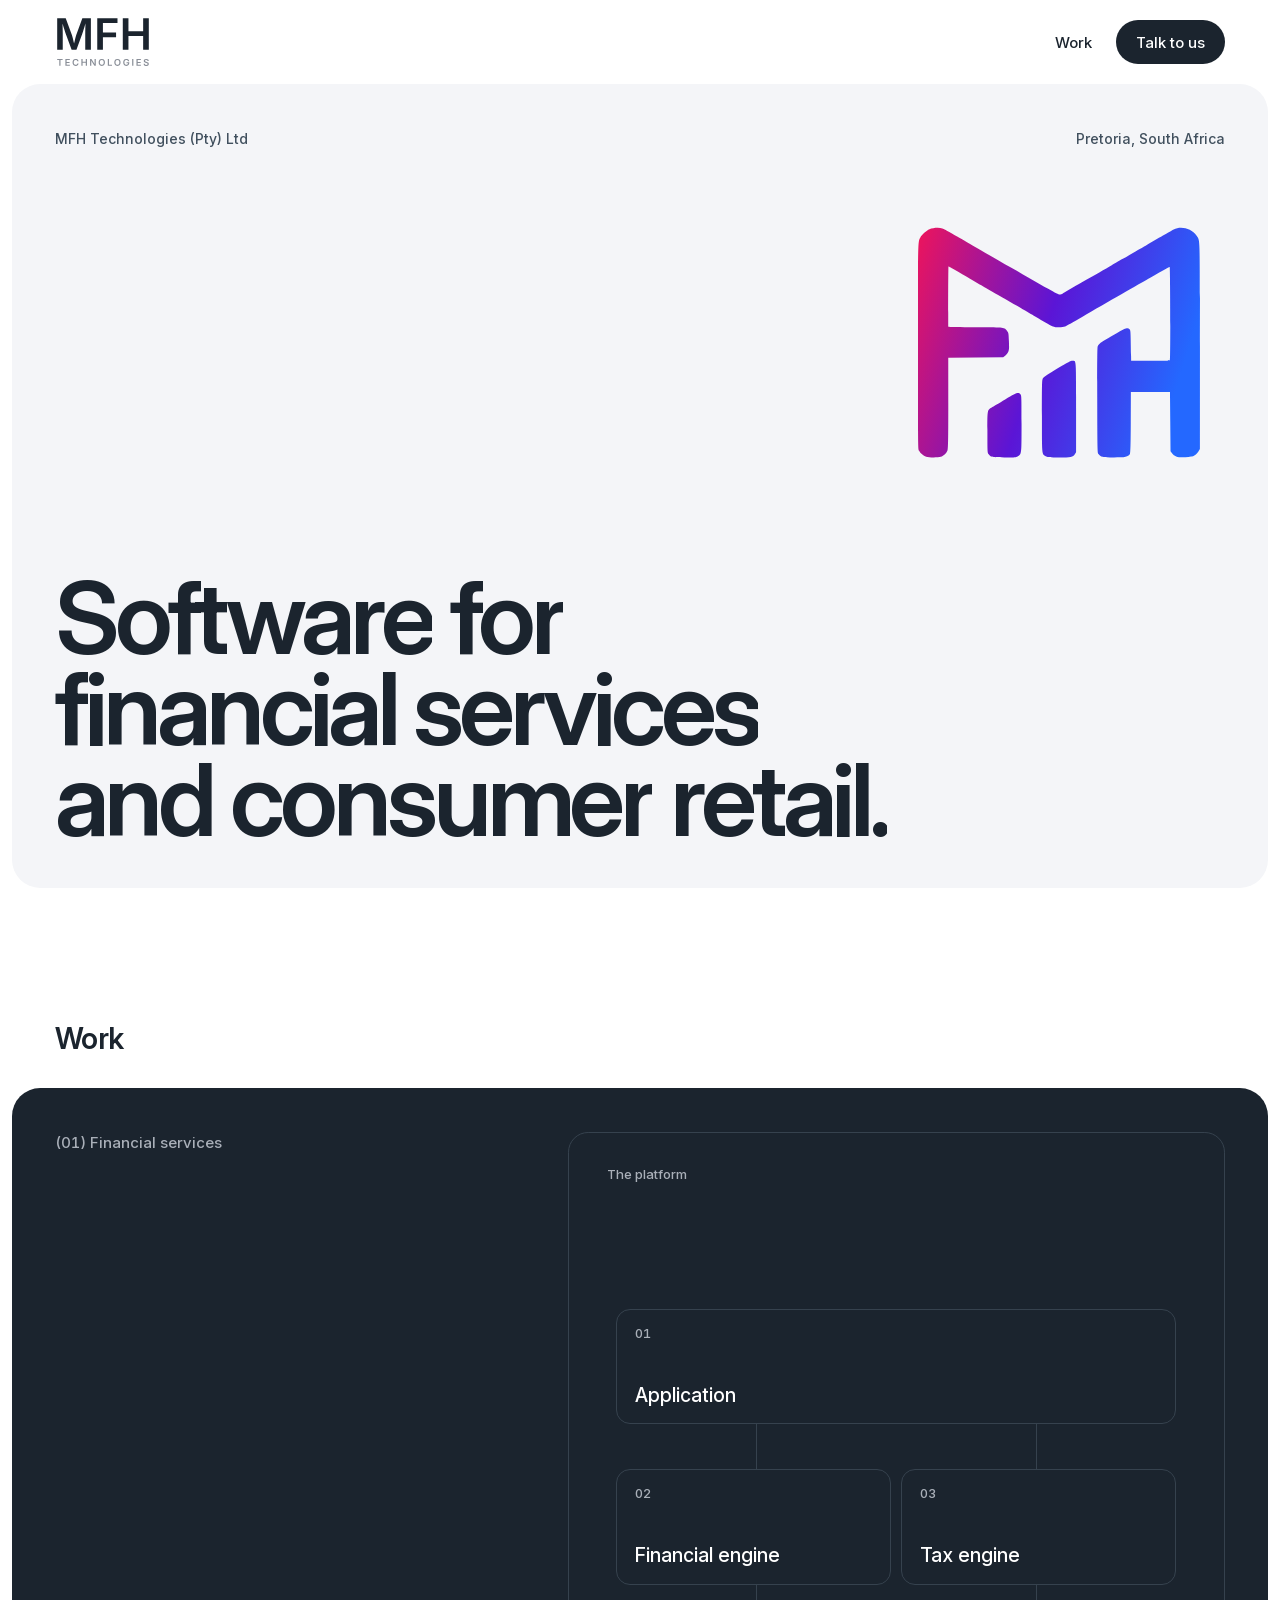
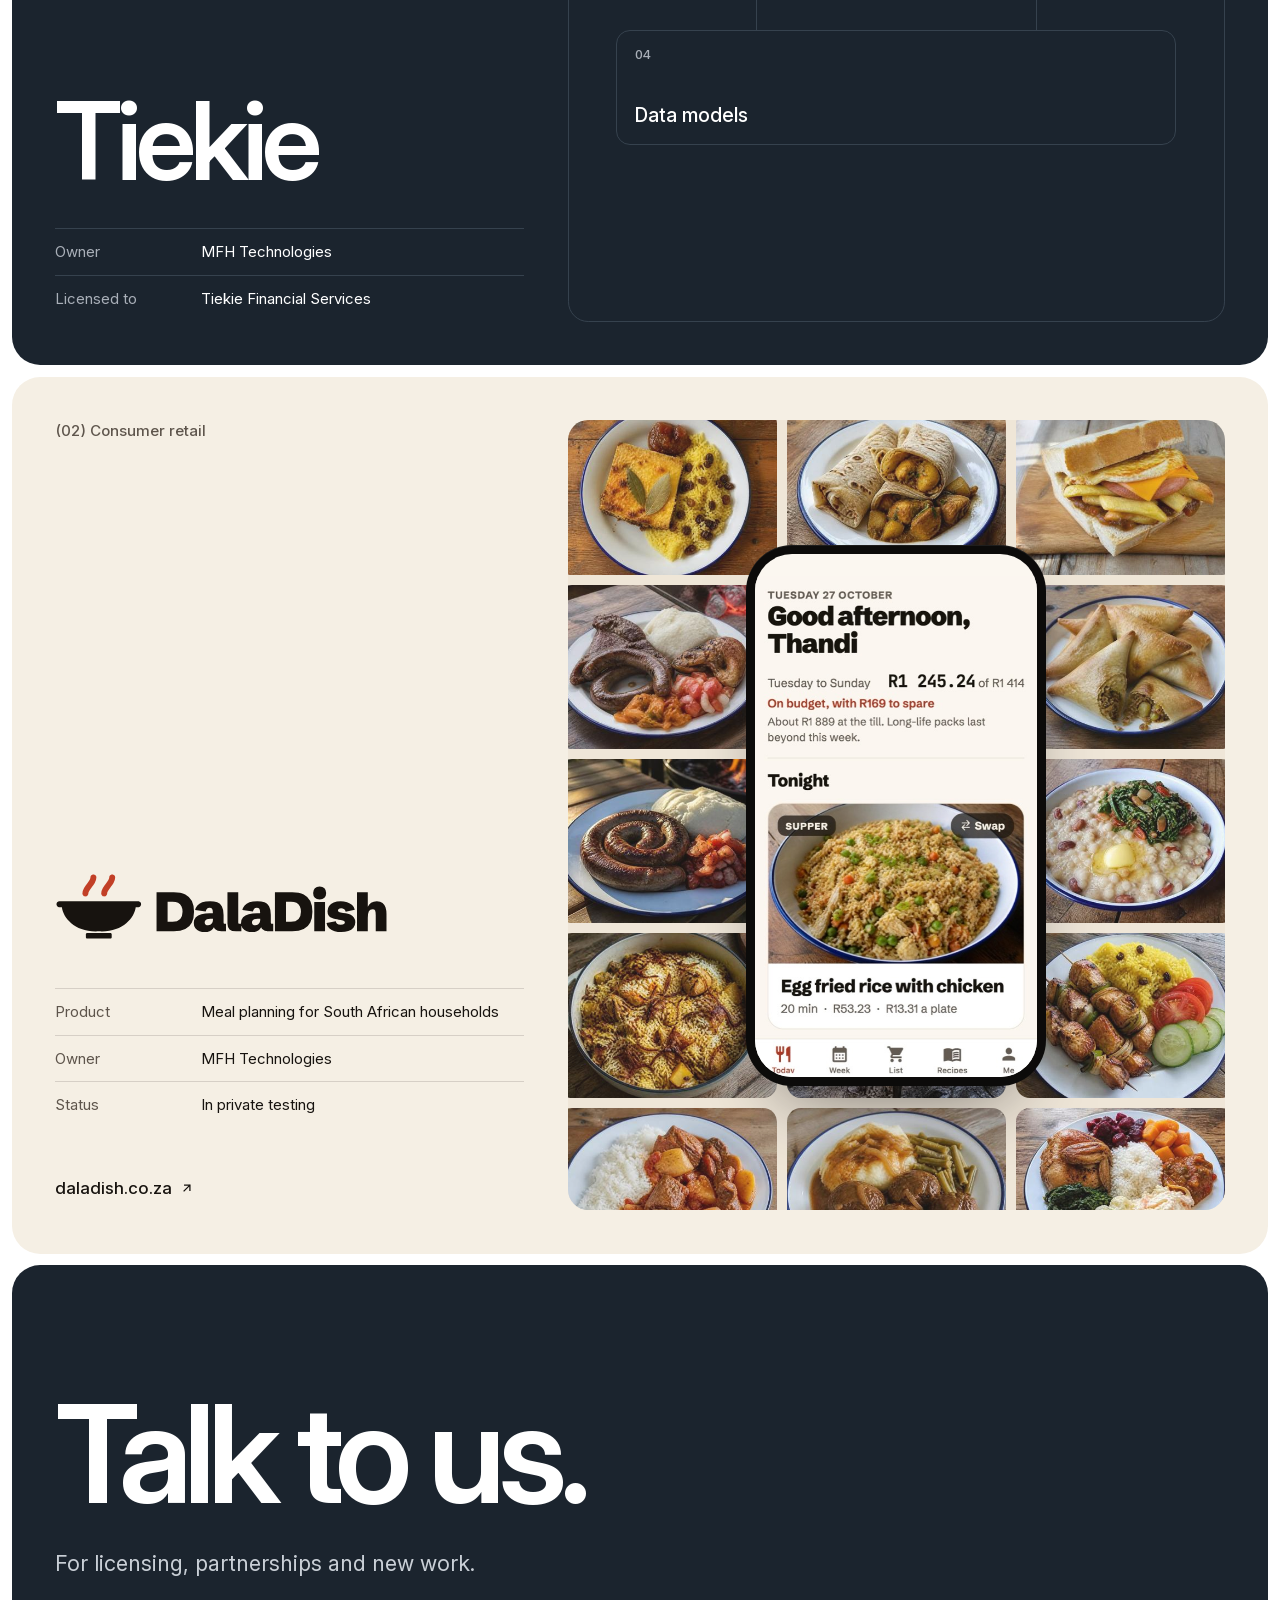
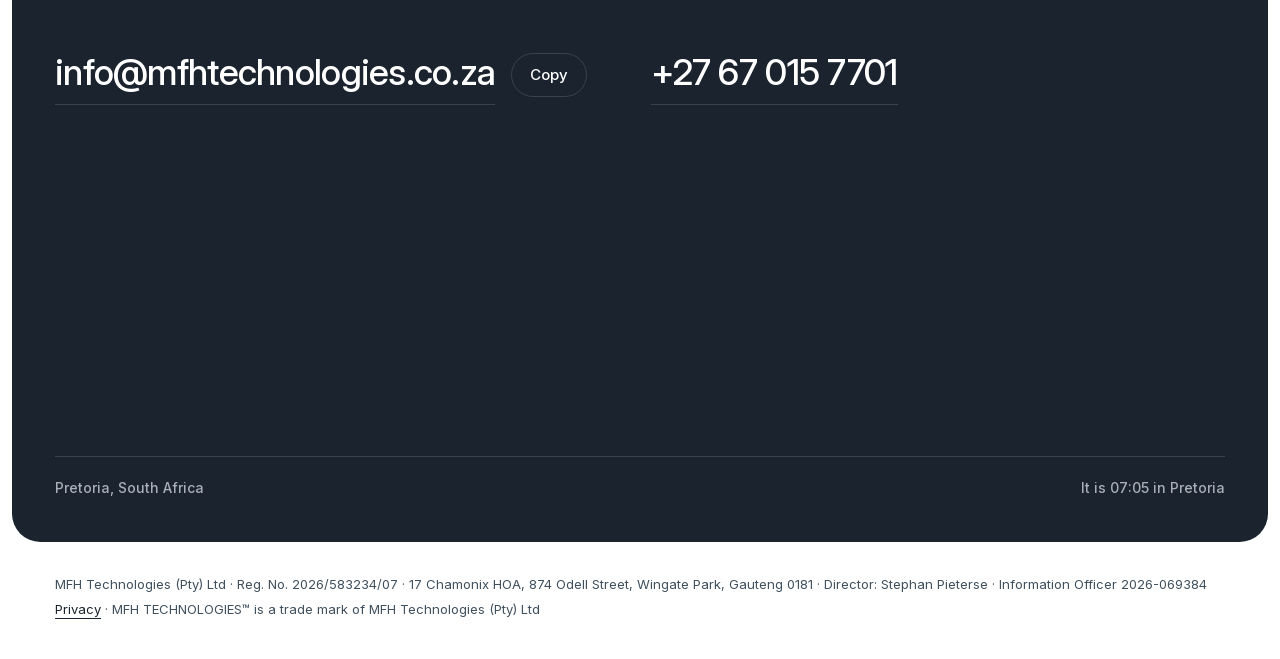
==== commit bc408b1f: "Website: stacked panels and the products at work Pushed further toward the references. The statement" ====
--- a/index.html
+++ b/index.html
@@ -37,27 +37,22 @@
   <section class="hero" aria-labelledby="hero-h">
     <div class="stage">
       <div class="corners"><p>MFH Technologies (Pty) Ltd</p><p>Pretoria, South Africa</p></div>
-      <h1 id="hero-h"><span class="w"><span style="--i:0">Software</span></span> <span class="w"><span style="--i:1">for</span></span> <span class="w"><span style="--i:2">financial</span></span> <span class="w"><span style="--i:3">services</span></span> <span class="w"><span style="--i:4">and</span></span> <span class="w"><span style="--i:5">consumer</span></span> <span class="w"><span style="--i:6">retail.</span></span></h1>
       <div class="hero-mark" aria-hidden="true">
         <picture>
           <source srcset="assets/mfh-mark-white.svg" media="(prefers-color-scheme: dark)">
           <img src="assets/mfh-mark.svg" alt="" width="512" height="460">
         </picture>
       </div>
+      <h1 id="hero-h"><span class="w"><span style="--i:0">Software</span></span> <span class="w"><span style="--i:1">for</span></span> <span class="w"><span style="--i:2">financial</span></span> <span class="w"><span style="--i:3">services</span></span> <span class="w"><span style="--i:4">and</span></span> <span class="w"><span style="--i:5">consumer</span></span> <span class="w"><span style="--i:6">retail.</span></span></h1>
     </div>
   </section>
 
-  <section class="work" id="work" aria-labelledby="work-h">
-    <div class="work-head"><h2 id="work-h">Work</h2></div>
-    <div class="tiles">
-      <article class="tile tiekie" aria-labelledby="tiekie-h">
+  <div class="stack">
+    <div class="work-head" id="work"><h2>Work</h2></div>
+
+    <article class="panel product tiekie" aria-labelledby="tiekie-h">
+      <div class="copy">
         <p class="label"><span class="n">(01)</span> Financial services</p>
-        <ul class="arch" aria-label="The Tiekie platform">
-          <li style="--i:0"><span class="n">01</span>Application</li>
-          <li style="--i:1"><span class="n">02</span>Financial engine</li>
-          <li style="--i:2"><span class="n">03</span>Tax engine</li>
-          <li style="--i:3"><span class="n">04</span>Data models</li>
-        </ul>
         <div class="foot">
           <h3 class="name" id="tiekie-h"><span>Tiekie</span></h3>
           <dl class="register">
@@ -65,18 +60,26 @@
             <div><dt>Licensed to</dt><dd>Tiekie Financial Services</dd></div>
           </dl>
         </div>
-      </article>
+      </div>
+      <figure class="scene" aria-label="The Tiekie platform: the application, its financial and tax engines, and its data models">
+        <figcaption class="caption">The platform</figcaption>
+        <div class="arch">
+          <div class="box" style="--i:0"><span class="n">01</span>Application</div>
+          <div class="links" style="--i:1" aria-hidden="true"><i style="--d:0s"></i><i class="up" style="--d:-1.3s"></i></div>
+          <div class="pair" style="--i:2"><div class="box"><span class="n">02</span>Financial engine</div><div class="box"><span class="n">03</span>Tax engine</div></div>
+          <div class="links" style="--i:3" aria-hidden="true"><i class="up" style="--d:-0.6s"></i><i style="--d:-1.9s"></i></div>
+          <div class="box" style="--i:4"><span class="n">04</span>Data models</div>
+        </div>
+      </figure>
+    </article>
 
-      <article class="tile daladish" aria-labelledby="daladish-h">
+    <article class="panel product daladish" aria-labelledby="daladish-h">
+      <div class="copy">
         <p class="label"><span class="n">(02)</span> Consumer retail</p>
-        <div class="strip" aria-hidden="true">
-          <div class="track"><img src="assets/work/bobotie.jpg" alt="" width="400" height="300" loading="lazy"><img src="assets/work/d_braai.jpg" alt="" width="400" height="300" loading="lazy"><img src="assets/work/pap_wors.jpg" alt="" width="400" height="300" loading="lazy"><img src="assets/work/d_breyani.jpg" alt="" width="400" height="300" loading="lazy"><img src="assets/work/n_curry_rotis.jpg" alt="" width="400" height="300" loading="lazy"><img src="assets/work/dess_malva.jpg" alt="" width="400" height="300" loading="lazy"><img src="assets/work/bobotie.jpg" alt="" width="400" height="300" loading="lazy"><img src="assets/work/d_braai.jpg" alt="" width="400" height="300" loading="lazy"><img src="assets/work/pap_wors.jpg" alt="" width="400" height="300" loading="lazy"><img src="assets/work/d_breyani.jpg" alt="" width="400" height="300" loading="lazy"><img src="assets/work/n_curry_rotis.jpg" alt="" width="400" height="300" loading="lazy"><img src="assets/work/dess_malva.jpg" alt="" width="400" height="300" loading="lazy"></div>
-          <div class="track b"><img src="assets/work/dess_milk_tart.jpg" alt="" width="400" height="300" loading="lazy"><img src="assets/work/d_potjie.jpg" alt="" width="400" height="300" loading="lazy"><img src="assets/work/l_kota.jpg" alt="" width="400" height="300" loading="lazy"><img src="assets/work/n_samoosas.jpg" alt="" width="400" height="300" loading="lazy"><img src="assets/work/v_umngqusho.jpg" alt="" width="400" height="300" loading="lazy"><img src="assets/work/n_sosaties.jpg" alt="" width="400" height="300" loading="lazy"><img src="assets/work/dess_milk_tart.jpg" alt="" width="400" height="300" loading="lazy"><img src="assets/work/d_potjie.jpg" alt="" width="400" height="300" loading="lazy"><img src="assets/work/l_kota.jpg" alt="" width="400" height="300" loading="lazy"><img src="assets/work/n_samoosas.jpg" alt="" width="400" height="300" loading="lazy"><img src="assets/work/v_umngqusho.jpg" alt="" width="400" height="300" loading="lazy"><img src="assets/work/n_sosaties.jpg" alt="" width="400" height="300" loading="lazy"></div>
-        </div>
         <div class="foot">
           <h3 class="name" id="daladish-h"><a href="https://daladish.co.za"><picture>
             <source srcset="assets/work/daladish-logo-dark.svg" media="(prefers-color-scheme: dark)">
-            <img class="dd-logo" src="assets/work/daladish-logo.svg" alt="DalaDish" width="460" height="92">
+            <img class="dd-logo" src="assets/work/daladish-logo.svg" alt="DalaDish" width="440" height="88">
           </picture></a></h3>
           <dl class="register">
             <div><dt>Product</dt><dd>Meal planning for South African households</dd></div>
@@ -85,24 +88,38 @@
           </dl>
           <a class="out" href="https://daladish.co.za">daladish.co.za<svg viewBox="0 0 24 24" aria-hidden="true"><path d="M7 17 17 7M8 7h9v9" fill="none" stroke="currentColor" stroke-width="2.2" stroke-linecap="square"/></svg></a>
         </div>
-      </article>
-    </div>
-  </section>
+      </div>
+      <figure class="scene">
+        <div class="wall" aria-hidden="true">
+          <div class="col"><img src="assets/work/bobotie.jpg" alt="" width="400" height="300" loading="lazy"><img src="assets/work/d_braai.jpg" alt="" width="400" height="300" loading="lazy"><img src="assets/work/pap_wors.jpg" alt="" width="400" height="300" loading="lazy"><img src="assets/work/d_breyani.jpg" alt="" width="400" height="300" loading="lazy"><img src="assets/work/d_bredie.jpg" alt="" width="400" height="300" loading="lazy"><img src="assets/work/n_vetkoek_jam.jpg" alt="" width="400" height="300" loading="lazy"><img src="assets/work/bobotie.jpg" alt="" width="400" height="300" loading="lazy"><img src="assets/work/d_braai.jpg" alt="" width="400" height="300" loading="lazy"><img src="assets/work/pap_wors.jpg" alt="" width="400" height="300" loading="lazy"><img src="assets/work/d_breyani.jpg" alt="" width="400" height="300" loading="lazy"><img src="assets/work/d_bredie.jpg" alt="" width="400" height="300" loading="lazy"><img src="assets/work/n_vetkoek_jam.jpg" alt="" width="400" height="300" loading="lazy"></div>
+          <div class="col"><img src="assets/work/n_curry_rotis.jpg" alt="" width="400" height="300" loading="lazy"><img src="assets/work/dess_malva.jpg" alt="" width="400" height="300" loading="lazy"><img src="assets/work/dess_milk_tart.jpg" alt="" width="400" height="300" loading="lazy"><img src="assets/work/d_potjie.jpg" alt="" width="400" height="300" loading="lazy"><img src="assets/work/d_frikkadelle.jpg" alt="" width="400" height="300" loading="lazy"><img src="assets/work/v_butter_bean_bunny.jpg" alt="" width="400" height="300" loading="lazy"><img src="assets/work/n_curry_rotis.jpg" alt="" width="400" height="300" loading="lazy"><img src="assets/work/dess_malva.jpg" alt="" width="400" height="300" loading="lazy"><img src="assets/work/dess_milk_tart.jpg" alt="" width="400" height="300" loading="lazy"><img src="assets/work/d_potjie.jpg" alt="" width="400" height="300" loading="lazy"><img src="assets/work/d_frikkadelle.jpg" alt="" width="400" height="300" loading="lazy"><img src="assets/work/v_butter_bean_bunny.jpg" alt="" width="400" height="300" loading="lazy"></div>
+          <div class="col"><img src="assets/work/l_kota.jpg" alt="" width="400" height="300" loading="lazy"><img src="assets/work/n_samoosas.jpg" alt="" width="400" height="300" loading="lazy"><img src="assets/work/v_umngqusho.jpg" alt="" width="400" height="300" loading="lazy"><img src="assets/work/n_sosaties.jpg" alt="" width="400" height="300" loading="lazy"><img src="assets/work/d_seven_colours.jpg" alt="" width="400" height="300" loading="lazy"><img src="assets/work/n_mutton_curry.jpg" alt="" width="400" height="300" loading="lazy"><img src="assets/work/l_kota.jpg" alt="" width="400" height="300" loading="lazy"><img src="assets/work/n_samoosas.jpg" alt="" width="400" height="300" loading="lazy"><img src="assets/work/v_umngqusho.jpg" alt="" width="400" height="300" loading="lazy"><img src="assets/work/n_sosaties.jpg" alt="" width="400" height="300" loading="lazy"><img src="assets/work/d_seven_colours.jpg" alt="" width="400" height="300" loading="lazy"><img src="assets/work/n_mutton_curry.jpg" alt="" width="400" height="300" loading="lazy"></div>
+        </div>
+        <div class="phone">
+          <div class="screen">
+            <img class="on" src="assets/work/app-2-today.jpg" alt="The DalaDish app: tonight's supper, with the week on budget" width="506" height="900" loading="lazy">
+            <img src="assets/work/app-3-week.jpg" alt="The DalaDish app: this week's meals, each priced" width="506" height="900" loading="lazy">
+            <img src="assets/work/app-4-shopping-list.jpg" alt="The DalaDish app: the shopping list with its total at the till" width="506" height="900" loading="lazy">
+          </div>
+        </div>
+      </figure>
+    </article>
 
-  <section class="contact" id="contact" aria-labelledby="contact-h">
-    <h2 id="contact-h"><span>Talk to us.</span></h2>
-    <p class="sub">For licensing, partnerships and new work.</p>
-    <div class="lines">
-      <div class="item">
-        <a id="email" href="mailto:info@mfhtechnologies.co.za">info@mfhtechnologies.co.za</a>
-        <button class="copy" type="button" data-copy="info@mfhtechnologies.co.za" aria-controls="email">Copy</button>
+    <section class="panel contact" id="contact" aria-labelledby="contact-h">
+      <h2 id="contact-h"><span>Talk to us.</span></h2>
+      <p class="sub">For licensing, partnerships and new work.</p>
+      <div class="lines">
+        <div class="item">
+          <a id="email" href="mailto:info@mfhtechnologies.co.za">info@mfhtechnologies.co.za</a>
+          <button class="copy-btn" type="button" data-copy="info@mfhtechnologies.co.za" aria-controls="email">Copy</button>
+        </div>
+        <div class="item">
+          <a href="tel:+27670157701">+27 67 015 7701</a>
+        </div>
       </div>
-      <div class="item">
-        <a href="tel:+27670157701">+27 67 015 7701</a>
-      </div>
-    </div>
-    <div class="meta"><p>Pretoria, South Africa</p><p id="clock" hidden></p></div>
-  </section>
+      <div class="meta"><p>Pretoria, South Africa</p><p id="clock" hidden></p></div>
+    </section>
+  </div>
 </main>
 
 <footer class="site">
@@ -113,6 +130,8 @@
 (function () {
   var main = document.getElementById('main');
   void main.offsetWidth; main.classList.add('in');
+  var calm = window.matchMedia('(prefers-reduced-motion: reduce)').matches;
+
   // The time in Pretoria, so a caller knows whether it is office hours.
   var clock = document.getElementById('clock');
   try {
@@ -120,15 +139,42 @@
     var tick = function () { clock.textContent = 'It is ' + fmt.format(new Date()) + ' in Pretoria'; };
     tick(); clock.hidden = false; setInterval(tick, 20000);
   } catch (err) {}
-  if (!('IntersectionObserver' in window)) { [].forEach.call(document.querySelectorAll('.tile, .contact'), function (el) { el.classList.add('seen'); }); return; }
-  // Each product panel and the contact panel rise once, when they come into view.
+
+  // The mark drifts a few pixels with the pointer, as one piece.
+  var stage = document.querySelector('.stage'), mark = document.querySelector('.hero-mark');
+  if (!calm && window.matchMedia('(hover: hover) and (pointer: fine)').matches) {
+    stage.addEventListener('pointermove', function (e) {
+      var r = stage.getBoundingClientRect();
+      mark.style.setProperty('--mx', ((e.clientX - r.left) / r.width - 0.5) * 18 + 'px');
+      mark.style.setProperty('--my', ((e.clientY - r.top) / r.height - 0.5) * 14 + 'px');
+    });
+    stage.addEventListener('pointerleave', function () { mark.style.setProperty('--mx', '0px'); mark.style.setProperty('--my', '0px'); });
+  }
+
+  // DalaDish's app turns through Today, the week and the list while its panel is on screen.
+  var shots = [].slice.call(document.querySelectorAll('.screen img')), shot = 0, turning = null;
+  var turn = function (on) {
+    if (calm) return;
+    if (on && !turning) turning = setInterval(function () { shots[shot].classList.remove('on'); shot = (shot + 1) % shots.length; shots[shot].classList.add('on'); }, 3400);
+    if (!on && turning) { clearInterval(turning); turning = null; }
+  };
+
+  var panels = [].slice.call(document.querySelectorAll('.product, .contact'));
+  if (!('IntersectionObserver' in window)) { panels.forEach(function (el) { el.classList.add('seen'); }); return; }
+  // Each panel's name rises once, when it comes into view.
   var io = new IntersectionObserver(function (es) {
     es.forEach(function (e) { if (e.isIntersecting) { e.target.classList.add('seen'); io.unobserve(e.target); } });
   }, { rootMargin: '0px 0px -12% 0px' });
-  [].forEach.call(document.querySelectorAll('.tile, .contact'), function (el) { io.observe(el); });
-  // DalaDish's suppers only slide while their panel is on screen.
-  var dd = document.querySelector('.daladish');
-  new IntersectionObserver(function (es) { dd.classList.toggle('paused', !es[0].isIntersecting); }).observe(dd);
+  panels.forEach(function (el) { io.observe(el); });
+  // The moving parts only move while their panel is on screen.
+  var live = new IntersectionObserver(function (es) {
+    es.forEach(function (e) {
+      e.target.classList.toggle('paused', !e.isIntersecting);
+      if (e.target.classList.contains('daladish')) turn(e.isIntersecting);
+    });
+  });
+  live.observe(document.querySelector('.tiekie'));
+  live.observe(document.querySelector('.daladish'));
 })();
 document.addEventListener('click', function (e) {
   var b = e.target.closest('[data-copy]');
--- a/assets/site.css
+++ b/assets/site.css
@@ -1,8 +1,9 @@
 /* MFH Technologies website. Colours and type from the MFH Technologies CI v2.0: charcoal and white, Inter (served
    from this site, so the page loads nothing from other companies; Arial and Helvetica as the CI's fallback), and
    the gradient in the mark only. The page is built from panels set into a white sheet: a stage for the statement and
-   the mark, one panel per product, and a charcoal panel to get in touch. Headings stay in SemiBold, as the CI asks;
-   the weight of the page comes from scale. Each product panel wears its own product's colours. */
+   the mark, then one full panel per product and a charcoal panel to get in touch, which stack over one another as you
+   scroll. Headings stay in SemiBold, as the CI asks; the weight of the page comes from scale. Each product panel
+   wears its own product's colours and shows the product at work. */
 @font-face {
   font-family: "Inter";
   font-style: normal;
@@ -33,11 +34,13 @@
   --dd-ink: #17130F;
   --dd-muted: #5E554C;
   --dd-line: rgba(23, 19, 15, .14);
+  --dd-sunk: #EFE6D8;
   --font: Inter, Arial, Helvetica, sans-serif;
   --ease: cubic-bezier(0.22, 1, 0.36, 1);
   --edge: clamp(8px, 0.9vw, 14px);
   --pad: clamp(20px, 3.4vw, 56px);
   --r: clamp(20px, 2.2vw, 32px);
+  --r-sm: 14px;
   --head: 84px;
   --step-0: 1.0625rem;
   --step-1: clamp(1.125rem, 1rem + 0.45vw, 1.375rem);
@@ -59,6 +62,7 @@
     --dd-ink: #F5EFE4;
     --dd-muted: #ABA196;
     --dd-line: rgba(245, 239, 228, .14);
+    --dd-sunk: #221C17;
     color-scheme: dark;
   }
 }
@@ -83,6 +87,7 @@
 ::selection { background: var(--ink); color: var(--page); }
 .skip { position: absolute; left: -9999px; top: 12px; background: var(--page); color: var(--ink); padding: 10px 14px; z-index: 20; }
 .skip:focus { left: 16px; }
+.sr { position: absolute; width: 1px; height: 1px; overflow: hidden; clip-path: inset(50%); white-space: nowrap; }
 h1, h2, h3 { color: var(--ink); font-weight: 600; margin: 0; text-wrap: balance; }
 p, dl, dd { margin: 0; }
 p { text-wrap: pretty; }
@@ -106,66 +111,86 @@
   a:hover .roll > span { transform: translateY(-100%); }
 }
 
-/* The stage: the statement bottom left, the mark right with its foot on the statement's last line, and two quiet
-   labels in the top corners. The mark keeps clear space of about a quarter of its width. */
+/* The stage: the statement across the foot, the mark in the upper right, two quiet labels in the top corners. The
+   mark drifts a few pixels with the pointer, as one piece. */
 .hero { padding: 0 var(--edge); }
-.stage { --mark-w: min(28vw, 540px, calc(50svh * 1.113)); --h1: clamp(3rem, 0.3rem + 6.2vw, 8rem);
+.stage { --mark-w: min(24vw, 460px, calc(38svh * 1.113)); --h1: clamp(3.1rem, 0.4rem + 7.4vw, 10rem);
   position: relative; min-height: calc(100svh - var(--head) - var(--edge)); border-radius: var(--r); background: var(--stage); padding: var(--pad);
-  display: grid; grid-template-columns: minmax(0, 1fr) var(--mark-w); grid-template-rows: auto 1fr; column-gap: calc(var(--mark-w) * 0.25); transform-origin: 50% 0; }
+  display: grid; grid-template-columns: minmax(0, 1fr) var(--mark-w); grid-template-rows: auto 1fr auto; transform-origin: 50% 0; }
 .corners { grid-column: 1 / -1; display: flex; flex-wrap: wrap; justify-content: space-between; gap: 6px 24px; font-size: 0.875rem; font-weight: 500; color: var(--body); }
-.hero h1 { grid-row: 2; align-self: end; font-size: var(--h1); line-height: 0.92; letter-spacing: -0.045em; }
-.hero-mark { grid-row: 2; grid-column: 2; align-self: end; margin: 0 calc(var(--mark-w) * 0.06) 0 0;
-  /* The artwork has 39 of its 460 units of space under the foot; move it down so the foot meets the baseline. */
-  transform: translateY(calc(var(--mark-w) * 0.0762 - var(--h1) * 0.1)); }
+.hero-mark { grid-row: 2; grid-column: 2; align-self: center; margin: clamp(24px, 4vh, 48px) calc(var(--mark-w) * 0.08) clamp(32px, 6vh, 72px) 0; transform: translate3d(var(--mx, 0px), var(--my, 0px), 0); }
 .hero-mark img { width: 100%; }
+.hero h1 { grid-row: 3; grid-column: 1 / -1; font-size: var(--h1); line-height: 0.9; letter-spacing: -0.05em; max-width: 13em; }
 @media (max-width: 899px) {
   :root { --head: 72px; }
-  .stage { --mark-w: min(58vw, 300px); grid-template-columns: minmax(0, 1fr); grid-template-rows: auto auto 1fr; }
-  .hero-mark { grid-row: 2; grid-column: 1; align-self: start; width: var(--mark-w); margin: clamp(40px, 9vw, 72px) 0 0; transform: none; }
-  .hero h1 { grid-row: 3; padding-top: 40px; }
-}
-
-/* Work: one panel per product. Tiekie on charcoal, set in type only; DalaDish in its own cream and chilli, with its
-   suppers sliding past. Each panel ends in a short register of who owns what. */
-.work { padding: clamp(72px, 10vw, 160px) var(--edge) 0; }
-.work-head { display: flex; justify-content: space-between; align-items: baseline; gap: 16px; padding: 0 var(--pad) clamp(20px, 2.4vw, 32px); }
+  .stage { --mark-w: min(58vw, 300px); grid-template-columns: minmax(0, 1fr); }
+  .hero-mark { grid-column: 1; align-self: start; width: var(--mark-w); margin: clamp(40px, 9vw, 72px) 0 40px; }
+}
+
+/* Work: one full panel per product, then the contact panel. On wide screens each panel holds at the top while the
+   next one slides up over it. Tiekie on charcoal with its platform at work; DalaDish in its own cream and chilli
+   with the app at work in front of its suppers. Each ends in a short register of who owns what. */
+.stack { display: grid; gap: var(--edge); padding: clamp(72px, 10vw, 160px) var(--edge) var(--edge); }
+.work-head { padding: 0 var(--pad) clamp(8px, 1.2vw, 20px); scroll-margin-top: 24px; }
 .work-head h2 { font-size: var(--step-2); letter-spacing: -0.02em; }
-.work-head p { font-size: 0.9375rem; font-weight: 500; }
-.tiles { display: grid; grid-template-columns: repeat(2, minmax(0, 1fr)); gap: var(--edge); }
-.tile { position: relative; overflow: hidden; display: flex; flex-direction: column; min-height: min(88svh, 900px); border-radius: var(--r); padding: var(--pad); }
-.tile .label { position: relative; }
-.tile .foot { position: relative; margin-top: auto; display: grid; gap: clamp(24px, 3vw, 40px); }
-.tile .name { font-size: clamp(4rem, 1.5rem + 6.6vw, 9.5rem); line-height: 0.9; letter-spacing: -0.055em; overflow: hidden; padding-bottom: 0.08em; margin-bottom: -0.08em; }
-.tile .name > span, .tile .name > a { display: inline-block; }
+.panel { position: relative; overflow: hidden; border-radius: var(--r); padding: var(--pad); }
+@media (min-width: 900px) and (min-height: 680px) {
+  .panel { position: sticky; top: var(--edge); height: calc(100svh - 2 * var(--edge)); }
+}
+.product { display: grid; grid-template-columns: minmax(0, 5fr) minmax(0, 7fr); gap: var(--pad); }
+.product .copy { display: flex; flex-direction: column; min-height: 0; }
+.product .foot { margin-top: auto; display: grid; gap: clamp(24px, 3vw, 40px); padding-top: 40px; }
+.product .name { font-size: clamp(4rem, 1.5rem + 6.6vw, 9.5rem); line-height: 0.9; letter-spacing: -0.055em; overflow: hidden; padding-bottom: 0.08em; margin-bottom: -0.08em; }
+.product .name > span, .product .name > a { display: inline-block; }
 .register { display: grid; font-size: 0.9375rem; line-height: 1.45; }
-.register div { display: grid; grid-template-columns: minmax(7.5em, 0.35fr) minmax(0, 1fr); gap: 16px; padding: 12px 0; border-top: 1px solid var(--tile-line); }
+.register div { display: grid; grid-template-columns: minmax(7.5em, 0.4fr) minmax(0, 1fr); gap: 16px; padding: 12px 0; border-top: 1px solid var(--tile-line); }
 .register dt { color: var(--tile-muted); }
 .register dd { color: var(--tile-ink); }
+.scene { position: relative; min-height: 0; margin: 0; border-radius: calc(var(--r) - 8px); overflow: hidden; display: grid; place-items: center; }
+@media (max-width: 899px) {
+  .product { grid-template-columns: minmax(0, 1fr); }
+  .product .scene { order: 2; min-height: 520px; }
+  .product .copy { display: contents; }
+  .product .label { order: 1; }
+  .product .foot { order: 3; padding-top: 8px; }
+}
+
+/* Tiekie: the platform as its parts, with data moving between them */
 .tiekie { --tile-ink: var(--on-dark); --tile-muted: var(--on-dark-3); --tile-line: var(--dark-line); background: var(--dark); color: var(--on-dark-3); }
 .tiekie .name { color: var(--on-dark); }
-/* The platform drawn as its parts: the application on top, the two engines under it, the data models beneath. */
-.arch { list-style: none; margin: clamp(32px, 4vw, 56px) 0 0; padding: 0; display: grid; grid-template-columns: repeat(2, minmax(0, 1fr)); gap: 8px; }
-.arch li { display: flex; flex-direction: column; justify-content: space-between; gap: 12px; min-height: clamp(76px, 7vw, 112px); padding: 14px 16px; border: 1px solid var(--dark-line); border-radius: 12px; color: var(--on-dark); font-weight: 500; line-height: 1.25; }
-.arch li:first-child, .arch li:last-child { grid-column: 1 / -1; }
-.arch .n { font-size: 0.8125rem; color: var(--on-dark-3); }
+.tiekie .scene { border: 1px solid var(--dark-line); padding: clamp(20px, 3vw, 48px); }
+.arch { width: min(100%, 560px); display: grid; }
+.arch .box { display: flex; flex-direction: column; justify-content: space-between; gap: 18px; min-height: clamp(88px, 9vw, 128px); padding: 16px 18px; border: 1px solid var(--dark-line); border-radius: var(--r-sm); background: var(--dark); color: var(--on-dark); font-size: clamp(1rem, 0.9rem + 0.4vw, 1.25rem); font-weight: 500; line-height: 1.2; transition: border-color 300ms var(--ease); }
+.arch .box .n { font-size: 0.8125rem; color: var(--on-dark-3); }
+.arch .pair { display: grid; grid-template-columns: repeat(2, minmax(0, 1fr)); gap: 10px; }
+.arch .links { display: grid; grid-template-columns: repeat(2, minmax(0, 1fr)); height: clamp(36px, 5vh, 64px); }
+.arch .links i { position: relative; justify-self: center; width: 1px; height: 100%; background: var(--dark-line); }
+.arch .links i::after { content: ""; position: absolute; left: -2.5px; top: 0; width: 6px; height: 6px; border-radius: 50%; background: var(--on-dark); opacity: 0; }
+.tiekie .caption { position: absolute; left: clamp(20px, 3vw, 48px); top: clamp(16px, 2.4vw, 32px); font-size: 0.8125rem; font-weight: 500; color: var(--on-dark-3); }
+
+/* DalaDish: the app, in a phone, in front of a slow wall of its suppers */
 .daladish { --tile-ink: var(--dd-ink); --tile-muted: var(--dd-muted); --tile-line: var(--dd-line); background: var(--dd-bg); color: var(--dd-muted); }
 .daladish .name a { color: var(--dd-ink); }
-.dd-logo { width: clamp(220px, 30vw, 460px); }
-.strip { display: grid; gap: 10px; margin: clamp(28px, 4vw, 56px) calc(var(--pad) * -1) 0; }
-.track { display: flex; gap: 10px; width: max-content; }
-.track img { height: clamp(92px, 8.4vw, 148px); width: auto; aspect-ratio: 4 / 3; object-fit: cover; border-radius: 14px; background: rgba(0, 0, 0, .06); }
+.dd-logo { width: clamp(220px, 26vw, 440px); }
+.daladish .scene { background: var(--dd-sunk); }
+.wall { position: absolute; inset: -10px; display: grid; grid-template-columns: repeat(3, minmax(0, 1fr)); gap: 10px; opacity: 0.9; }
+.wall .col { display: grid; gap: 10px; align-content: start; }
+.wall img { width: 100%; aspect-ratio: 4 / 3; object-fit: cover; border-radius: var(--r-sm); }
+.phone { position: relative; z-index: 1; width: min(68%, 300px, calc((100svh - 2 * var(--edge) - 2 * var(--pad) - 80px) * 0.54)); padding: 9px; border-radius: 46px; background: #0C0B0A; box-shadow: 0 1px 0 rgba(255, 255, 255, .08) inset, 0 40px 80px -36px rgba(0, 0, 0, .6); }
+.screen { position: relative; aspect-ratio: 506 / 940; border-radius: 37px; overflow: hidden; background: #FBF7F0; padding-top: 4%; }
+.screen img { position: absolute; left: 0; right: 0; bottom: 0; width: 100%; height: auto; opacity: 0; transition: opacity 700ms var(--ease); }
+.screen img.on { opacity: 1; }
 .out { display: inline-flex; align-items: center; gap: 8px; min-height: 44px; font-weight: 500; color: var(--dd-ink); text-decoration: none; justify-self: start; }
 .out svg { width: 14px; height: 14px; transition: transform 240ms var(--ease); }
 @media (hover: hover) and (pointer: fine) { .out:hover svg { transform: translate(2px, -2px); } .out:hover { text-decoration: underline; } }
 @media (max-width: 899px) {
-  .tiles { grid-template-columns: minmax(0, 1fr); }
-  .tile { min-height: 0; }
-  .tile .foot { margin-top: clamp(64px, 18vw, 120px); }
-  .daladish .foot { margin-top: 40px; }
-}
-
-/* Contact: the charcoal panel */
-.contact { margin: var(--edge); border-radius: var(--r); background: var(--dark); color: var(--on-dark-2); padding: clamp(72px, 10vw, 160px) var(--pad) var(--pad); }
+  .phone { width: min(62%, 260px); }
+  .wall { grid-template-columns: repeat(2, minmax(0, 1fr)); }
+  .wall .col:nth-child(3) { display: none; }
+}
+
+/* Contact: the last charcoal panel */
+.contact { display: flex; flex-direction: column; background: var(--dark); color: var(--on-dark-2); padding-top: clamp(72px, 10vw, 160px); }
 .contact h2 { color: var(--on-dark); font-size: var(--poster); line-height: 0.9; letter-spacing: -0.055em; overflow: hidden; padding-bottom: 0.08em; margin-bottom: -0.08em; }
 .contact h2 > span { display: inline-block; }
 .contact .sub { margin-top: clamp(20px, 2.4vw, 32px); font-size: var(--step-1); }
@@ -173,9 +198,10 @@
 .lines .item { display: flex; flex-wrap: wrap; align-items: center; gap: 12px 16px; }
 .lines a { color: var(--on-dark); font-size: clamp(1.375rem, 1rem + 1.6vw, 2.25rem); font-weight: 500; letter-spacing: -0.02em; text-decoration: none; border-bottom: 1px solid var(--dark-line); padding-bottom: 4px; overflow-wrap: anywhere; }
 .lines a:hover { border-bottom-color: var(--on-dark); }
-.copy { min-height: 44px; padding: 0 18px; border-radius: 999px; border: 1px solid var(--dark-line); background: transparent; color: var(--on-dark); font: 500 0.9375rem var(--font); cursor: pointer; }
-.copy:hover { border-color: var(--on-dark); }
-.contact .meta { margin-top: clamp(64px, 9vw, 140px); padding-top: 20px; border-top: 1px solid var(--dark-line); display: flex; flex-wrap: wrap; justify-content: space-between; gap: 6px 24px; font-size: 0.875rem; font-weight: 500; color: var(--on-dark-3); }
+.copy-btn { min-height: 44px; padding: 0 18px; border-radius: 999px; border: 1px solid var(--dark-line); background: transparent; color: var(--on-dark); font: 500 0.9375rem var(--font); cursor: pointer; }
+.copy-btn:hover { border-color: var(--on-dark); }
+.contact .meta { margin-top: auto; padding-top: 20px; border-top: 1px solid var(--dark-line); display: flex; flex-wrap: wrap; justify-content: space-between; gap: 6px 24px; font-size: 0.875rem; font-weight: 500; color: var(--on-dark-3); }
+@media (max-width: 899px), (max-height: 679px) { .contact .meta { margin-top: clamp(64px, 9vw, 140px); } }
 
 footer.site { padding: 20px calc(var(--edge) + var(--pad)) 40px; font-size: 0.8125rem; line-height: 1.6; color: var(--body); }
 footer.site p + p { margin-top: 4px; }
@@ -190,8 +216,9 @@
 
 /* Motion. On load the statement rises word by word, the mark is drawn in from left to right (the way its gradient
    runs) and the corner labels fade up. Scrolling away, the stage settles back a little, like a sheet laid down.
-   Further on, each product name and "Talk to us." rise once as they come into view, and DalaDish's suppers slide
-   slowly past while their panel is on screen. Nothing moves for people who ask for reduced motion, and without
+   Further on, each product name and "Talk to us." rise once as they come into view; on Tiekie's drawing small points
+   of data travel between the parts; DalaDish's app turns through Today, the week and the list while its suppers
+   drift past. All of it runs only while on screen. Nothing moves for people who ask for reduced motion, and without
    JavaScript everything simply shows. */
 @media (prefers-reduced-motion: no-preference) {
   .js .hero h1 .w { display: inline-block; overflow: hidden; vertical-align: top; padding-bottom: 0.08em; margin-bottom: -0.08em; }
@@ -201,18 +228,24 @@
   .js .in .hero-mark img { clip-path: inset(0 0 0 0); }
   .js .corners { opacity: 0; transition: opacity 800ms var(--ease) 600ms; }
   .js .in .corners { opacity: 1; }
-  .js .tile .name > *, .js .contact h2 > span { transform: translateY(105%); transition: transform 900ms var(--ease) 100ms; }
+  .hero-mark { transition: transform 600ms var(--ease); }
+  .js .product .name > *, .js .contact h2 > span { transform: translateY(105%); transition: transform 900ms var(--ease) 100ms; }
   .js .seen .name > *, .js .seen h2 > span { transform: none; }
-  .js .tile .register, .js .tile .out { opacity: 0; transform: translateY(12px); transition: opacity 700ms var(--ease) 300ms, transform 700ms var(--ease) 300ms; }
-  .js .tile.seen .register, .js .tile.seen .out { opacity: 1; transform: none; }
-  .js .arch li { opacity: 0; transform: translateY(12px); transition: opacity 600ms var(--ease), transform 600ms var(--ease); transition-delay: calc(150ms + var(--i) * 90ms); }
-  .js .tile.seen .arch li { opacity: 1; transform: none; }
-  .track { animation: slide 80s linear infinite; }
-  .track.b { animation-duration: 96s; animation-direction: reverse; }
-  .paused .track { animation-play-state: paused; }
+  .js .product .register, .js .product .out { opacity: 0; transform: translateY(12px); transition: opacity 700ms var(--ease) 300ms, transform 700ms var(--ease) 300ms; }
+  .js .product.seen .register, .js .product.seen .out { opacity: 1; transform: none; }
+  .js .arch > * { opacity: 0; transform: translateY(14px); transition: opacity 600ms var(--ease), transform 600ms var(--ease); transition-delay: calc(150ms + var(--i) * 90ms); }
+  .js .seen .arch > * { opacity: 1; transform: none; }
+  .arch .links i::after { animation: flow 2.6s cubic-bezier(.45, 0, .55, 1) infinite; animation-delay: var(--d, 0s); }
+  .arch .links i.up::after { animation-name: flow-up; }
+  .wall .col { animation: drift 70s linear infinite; }
+  .wall .col:nth-child(2) { animation-duration: 86s; animation-direction: reverse; }
+  .wall .col:nth-child(3) { animation-duration: 78s; }
+  .paused .links i::after, .paused .wall .col { animation-play-state: paused; }
   @supports (animation-timeline: scroll()) {
     .stage { animation: settle linear both; animation-timeline: scroll(root); animation-range: 0 100svh; }
   }
 }
-@keyframes slide { to { transform: translateX(-50%); } }
+@keyframes flow { 0% { top: 0; opacity: 0; } 15% { opacity: 1; } 85% { opacity: 1; } 100% { top: calc(100% - 6px); opacity: 0; } }
+@keyframes flow-up { 0% { top: calc(100% - 6px); opacity: 0; } 15% { opacity: 1; } 85% { opacity: 1; } 100% { top: 0; opacity: 0; } }
+@keyframes drift { to { transform: translateY(-50%); } }
 @keyframes settle { to { transform: scale(0.94); } }
